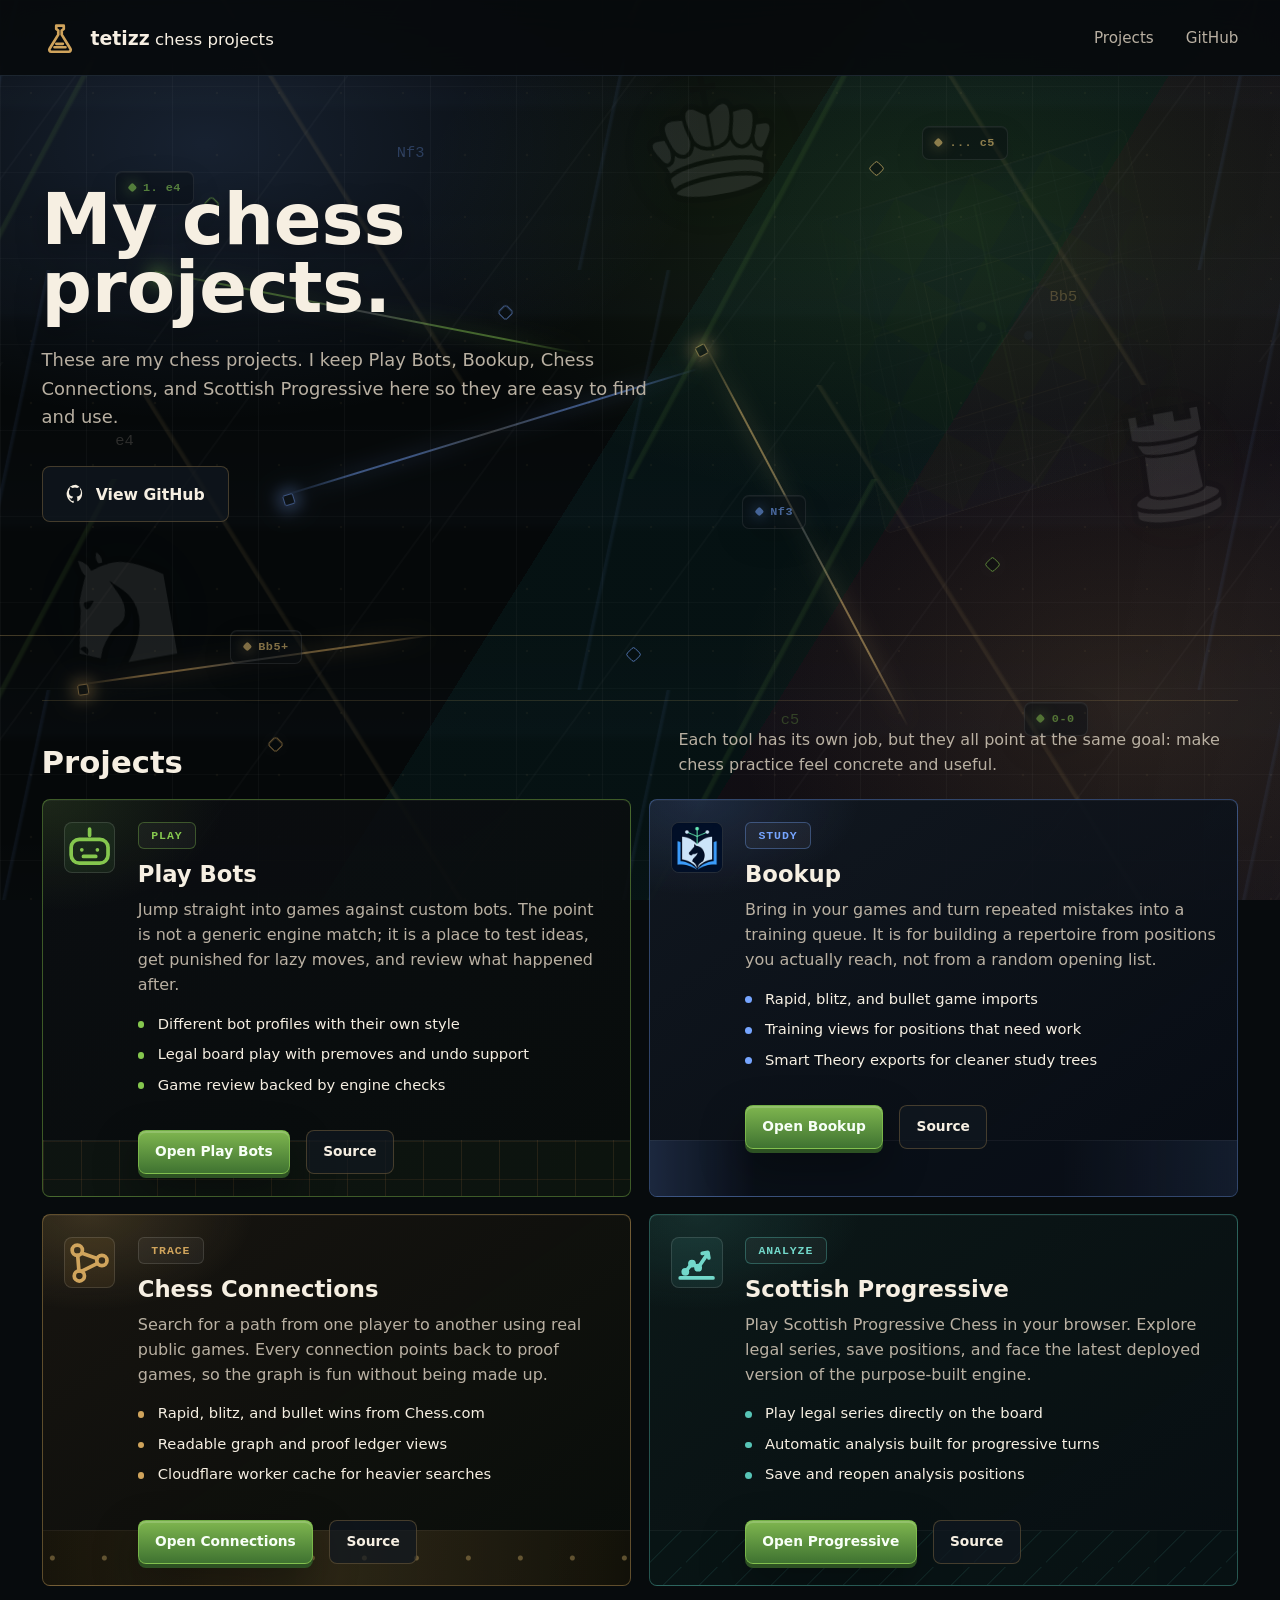
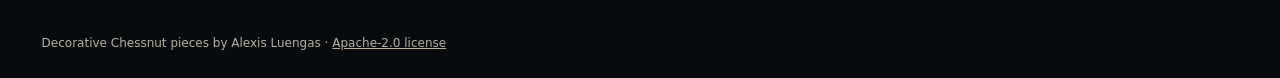
==== index.html @ 1fc33191 "Restore the original Home design and keep accessibility fixes" ====
<!doctype html>
<html lang="en">
  <head>
    <meta charset="utf-8">
    <meta name="viewport" content="width=device-width, initial-scale=1">
    <meta
      http-equiv="Content-Security-Policy"
      content="default-src 'none'; style-src 'self'; img-src 'self' data:; font-src 'self'; connect-src 'none'; script-src 'none'; object-src 'none'; base-uri 'none'; form-action 'none'; upgrade-insecure-requests"
    >
    <meta name="referrer" content="strict-origin-when-cross-origin">
    <meta name="theme-color" content="#070b0d">
    <meta
      name="description"
      content="Open tetizz chess projects for bot games, repertoire training, verified player connections, and Scottish Progressive Chess."
    >
    <title>tetizz chess lab</title>
    <meta property="og:title" content="tetizz chess lab">
    <meta
      property="og:description"
      content="Four focused chess projects for playing, studying, tracing, and exploring."
    >
    <meta property="og:type" content="website">
    <meta property="og:url" content="https://tetizz.github.io/Home/">
    <meta name="twitter:card" content="summary">
    <meta
      name="twitter:description"
      content="Four focused chess projects for playing, studying, tracing, and exploring."
    >
    <link rel="canonical" href="https://tetizz.github.io/Home/">
    <link rel="icon" href="favicon.svg" type="image/svg+xml">
    <link rel="stylesheet" href="styles.css?v=original-home-20260905">
  </head>
  <body>
    <a class="skip-link" href="#projects">Skip to projects</a>

    <div class="live-background" aria-hidden="true">
      <div class="live-board"></div>
      <div class="live-routes">
        <span class="route route-a"></span>
        <span class="route route-b"></span>
        <span class="route route-c"></span>
        <span class="route route-d"></span>
      </div>
      <div class="live-signals">
        <span class="signal signal-1"></span>
        <span class="signal signal-2"></span>
        <span class="signal signal-3"></span>
        <span class="signal signal-4"></span>
        <span class="signal signal-5"></span>
        <span class="signal signal-6"></span>
      </div>
      <div class="live-coordinates">
        <span>e4</span>
        <span>Nf3</span>
        <span>c5</span>
        <span>Bb5</span>
      </div>
      <div class="move-stream">
        <span class="move-chip move-chip-a">1. e4</span>
        <span class="move-chip move-chip-b">... c5</span>
        <span class="move-chip move-chip-c">Nf3</span>
        <span class="move-chip move-chip-d">Bb5+</span>
        <span class="move-chip move-chip-e">0-0</span>
      </div>
      <div class="piece-ghosts">
        <span class="piece-ghost piece-king" data-piece="king">
          <img src="assets/pieces/chessnut/wK.svg" alt="" width="800" height="800" draggable="false">
        </span>
        <span class="piece-ghost piece-knight" data-piece="knight">
          <img src="assets/pieces/chessnut/wN.svg" alt="" width="800" height="800" draggable="false">
        </span>
        <span class="piece-ghost piece-rook" data-piece="rook">
          <img src="assets/pieces/chessnut/wR.svg" alt="" width="800" height="800" draggable="false">
        </span>
      </div>
      <div class="analysis-rings">
        <span class="analysis-ring ring-a"></span>
        <span class="analysis-ring ring-b"></span>
        <span class="analysis-ring ring-c"></span>
      </div>
    </div>

    <header class="site-header">
      <a class="brand" href="./" aria-label="tetizz chess lab home">
        <span class="brand-mark" aria-hidden="true">
          <svg viewBox="0 0 24 24" role="img">
            <path d="M9.5 3.75h5v2.2l-1.35 1.1v2.7l5.8 9.45a1.3 1.3 0 0 1-1.1 1.98H6.15a1.3 1.3 0 0 1-1.1-1.98l5.8-9.45v-2.7L9.5 5.95v-2.2Z"></path>
            <path d="M9.55 15.9h4.35M8.35 18.15h7.3"></path>
          </svg>
        </span>
        <span><strong>tetizz</strong> chess projects</span>
      </a>
      <nav class="nav-links" aria-label="Main navigation">
        <a href="#projects">Projects</a>
        <a href="https://github.com/tetizz" target="_blank" rel="noreferrer">GitHub</a>
      </nav>
    </header>

    <main>
      <section class="hero" aria-labelledby="hero-title">
        <div class="hero-copy">
          <h1 id="hero-title">
            <span>My chess</span>
            <span>projects.</span>
          </h1>
          <p>
            These are my chess projects. I keep Play Bots, Bookup, Chess
            Connections, and Scottish Progressive here so they are easy to
            find and use.
          </p>
          <div class="hero-actions">
            <a class="button secondary" href="https://github.com/tetizz/Home" target="_blank" rel="noreferrer">
              <span aria-hidden="true">
                <svg viewBox="0 0 24 24" role="img">
                  <path d="M12 .75a11.25 11.25 0 0 0-3.56 21.92c.56.1.77-.24.77-.54v-1.96c-3.12.68-3.78-1.33-3.78-1.33-.51-1.29-1.25-1.64-1.25-1.64-1.02-.7.08-.69.08-.69 1.13.08 1.72 1.16 1.72 1.16 1 .1 1.55-.78 1.93-1.13.08-.72.39-1.21.71-1.49-2.49-.28-5.1-1.25-5.1-5.55 0-1.23.44-2.23 1.16-3.02-.12-.28-.5-1.43.11-2.98 0 0 .95-.3 3.1 1.15a10.68 10.68 0 0 1 5.64 0c2.15-1.45 3.09-1.15 3.09-1.15.62 1.55.23 2.7.12 2.98.72.79 1.15 1.79 1.15 3.02 0 4.31-2.62 5.26-5.12 5.54.4.35.76 1.03.76 2.08v3c0 .3.2.65.78.54A11.25 11.25 0 0 0 12 .75Z"></path>
                </svg>
              </span>
              View GitHub
            </a>
          </div>
        </div>
      </section>

      <section class="projects-section" id="projects" tabindex="-1" aria-labelledby="projects-title">
        <div class="section-heading">
          <h2 id="projects-title">Projects</h2>
          <p>Each tool has its own job, but they all point at the same goal: make chess practice feel concrete and useful.</p>
        </div>

        <div class="project-grid">
          <article class="project-card play-card">
            <div class="project-icon bot" aria-hidden="true">
              <svg viewBox="0 0 24 24" role="img">
                <path d="M12 3v3M7 8h10a4 4 0 0 1 4 4v3.6a4 4 0 0 1-4 4H7a4 4 0 0 1-4-4V12a4 4 0 0 1 4-4Z"></path>
                <path d="M8.2 13.1h.01M15.8 13.1h.01M9 16.3h6"></path>
              </svg>
            </div>
            <div>
              <span class="project-token">Play</span>
              <h3>Play Bots</h3>
              <p>
                Jump straight into games against custom bots. The point is not
                a generic engine match; it is a place to test ideas, get punished
                for lazy moves, and review what happened after.
              </p>
              <ul class="feature-list" role="list">
                <li>Different bot profiles with their own style</li>
                <li>Legal board play with premoves and undo support</li>
                <li>Game review backed by engine checks</li>
              </ul>
              <div class="project-actions">
                <a class="button small primary" href="https://tetizz.github.io/Play/">Open Play Bots</a>
                <a class="button small secondary" href="https://github.com/tetizz/Play" target="_blank" rel="noreferrer">Source</a>
              </div>
            </div>
          </article>

          <article class="project-card bookup-card">
            <div class="project-icon book" aria-hidden="true">
              <img src="assets/brands/bookup-mark.png" alt="" width="256" height="256" loading="lazy" decoding="async">
            </div>
            <div>
              <span class="project-token">Study</span>
              <h3>Bookup</h3>
              <p>
                Bring in your games and turn repeated mistakes into a training
                queue. It is for building a repertoire from positions you
                actually reach, not from a random opening list.
              </p>
              <ul class="feature-list" role="list">
                <li>Rapid, blitz, and bullet game imports</li>
                <li>Training views for positions that need work</li>
                <li>Smart Theory exports for cleaner study trees</li>
              </ul>
              <div class="project-actions">
                <a class="button small primary" href="https://tetizz.github.io/Bookup/">Open Bookup</a>
                <a class="button small secondary" href="https://github.com/tetizz/Bookup" target="_blank" rel="noreferrer">Source</a>
              </div>
            </div>
          </article>

          <article class="project-card connections-card">
            <div class="project-icon graph" aria-hidden="true">
              <svg viewBox="0 0 24 24" role="img">
                <path d="M6 8.5a2.5 2.5 0 1 0 0-5 2.5 2.5 0 0 0 0 5ZM18 13.5a2.5 2.5 0 1 0 0-5 2.5 2.5 0 0 0 0 5ZM7 21a2.5 2.5 0 1 0 0-5 2.5 2.5 0 0 0 0 5Z"></path>
                <path d="m8.35 7.45 7.3 2.6M7.95 16.25l7.9-3.9M6.2 8.5l.6 7.5"></path>
              </svg>
            </div>
            <div>
              <span class="project-token">Trace</span>
              <h3>Chess Connections</h3>
              <p>
                Search for a path from one player to another using real public
                games. Every connection points back to proof games, so the graph
                is fun without being made up.
              </p>
              <ul class="feature-list" role="list">
                <li>Rapid, blitz, and bullet wins from Chess.com</li>
                <li>Readable graph and proof ledger views</li>
                <li>Cloudflare worker cache for heavier searches</li>
              </ul>
              <div class="project-actions">
                <a class="button small primary" href="https://tetizz.github.io/Connections/">Open Connections</a>
                <a class="button small secondary" href="https://github.com/tetizz/Connections" target="_blank" rel="noreferrer">Source</a>
              </div>
            </div>
          </article>

          <article class="project-card progressive-card">
            <div class="project-icon analysis" aria-hidden="true">
              <svg viewBox="0 0 24 24" role="img">
                <path d="M4 19.5h16M6.5 16.5l3.25-4 3 2 4.75-7"></path>
                <path d="m14.75 7.5 2.75-.5.5 2.75"></path>
                <circle cx="6.5" cy="16.5" r="1"></circle>
                <circle cx="9.75" cy="12.5" r="1"></circle>
                <circle cx="12.75" cy="14.5" r="1"></circle>
              </svg>
            </div>
            <div>
              <span class="project-token">Analyze</span>
              <h3>Scottish Progressive</h3>
              <p>
                Play Scottish Progressive Chess in your browser. Explore legal
                series, save positions, and face the latest deployed version
                of the purpose-built engine.
              </p>
              <ul class="feature-list" role="list">
                <li>Play legal series directly on the board</li>
                <li>Automatic analysis built for progressive turns</li>
                <li>Save and reopen analysis positions</li>
              </ul>
              <div class="project-actions">
                <a class="button small primary" href="https://tetizz.github.io/progressive/">Open Progressive</a>
                <a class="button small secondary" href="https://github.com/tetizz/progressive" target="_blank" rel="noreferrer">Source</a>
              </div>
            </div>
          </article>
        </div>
      </section>
    </main>
    <footer class="art-credit">
      Decorative Chessnut pieces by Alexis Luengas ·
      <a href="assets/pieces/chessnut/LICENSE.txt">Apache-2.0 license</a>
    </footer>
  </body>
</html>
---- styles.css ----
:root {
  --bg: #070b0d;
  --bg-2: #0d141c;
  --surface: #111821;
  --surface-strong: #171c17;
  --surface-warm: #191610;
  --line: rgba(139, 171, 224, 0.16);
  --line-strong: rgba(240, 201, 119, 0.36);
  --text: #f6efe2;
  --muted: #b9b0a2;
  --dim: #8f9cac;
  --green: #85c74e;
  --green-2: #496a46;
  --blue: #76a5ff;
  --brass: #d0a45c;
  --amber: #f0c977;
  --wood: #9c693b;
  --maroon: #211215;
  --mono: "Cascadia Mono", "JetBrains Mono", Consolas, monospace;
  --shadow: 0 24px 80px rgba(0, 0, 0, 0.46);
  color-scheme: dark;
  font-family:
    Inter, ui-sans-serif, system-ui, -apple-system, BlinkMacSystemFont, "Segoe UI",
    sans-serif;
}

* {
  box-sizing: border-box;
}

html {
  scroll-behavior: smooth;
  scroll-padding-top: 6rem;
}

body {
  position: relative;
  margin: 0;
  min-width: 0;
  overflow-x: hidden;
  background: #070b0d;
  color: var(--text);
}

body::before {
  content: "";
  position: fixed;
  inset: 76px 0 auto;
  z-index: 0;
  height: 38vh;
  pointer-events: none;
  background:
    linear-gradient(90deg, transparent 0 49.8%, rgba(240, 201, 119, 0.055) 49.8% 50.2%, transparent 50.2%),
    linear-gradient(transparent 0 49.8%, rgba(240, 201, 119, 0.04) 49.8% 50.2%, transparent 50.2%);
  background-size: 76px 76px;
  -webkit-mask-image: linear-gradient(to bottom, rgba(0, 0, 0, 0.72), transparent 86%);
  mask-image: linear-gradient(to bottom, rgba(0, 0, 0, 0.72), transparent 86%);
  opacity: 0.5;
}

.live-background {
  position: fixed;
  inset: 0;
  z-index: 0;
  overflow: hidden;
  pointer-events: none;
  background:
    radial-gradient(760px 420px at 16% 16%, rgba(118, 165, 255, 0.16), transparent 66%),
    radial-gradient(860px 480px at 74% 24%, rgba(133, 199, 78, 0.13), transparent 62%),
    radial-gradient(620px 460px at 88% 78%, rgba(208, 164, 92, 0.12), transparent 64%),
    linear-gradient(90deg, rgba(255, 255, 255, 0.03) 1px, transparent 1px) 0 0 / 86px 86px,
    linear-gradient(rgba(255, 255, 255, 0.022) 1px, transparent 1px) 0 0 / 86px 86px,
    linear-gradient(122deg, #050809 0 48%, rgba(6, 19, 20, 0.94) 48% 66%, rgba(20, 15, 22, 0.78) 66% 100%);
  animation: ambientShift 30s linear infinite;
}

.live-background::before {
  content: "";
  position: absolute;
  inset: -22% -10%;
  background:
    linear-gradient(118deg, transparent 0 34%, rgba(133, 199, 78, 0.14) 34.15% 34.48%, transparent 34.8% 100%),
    linear-gradient(58deg, transparent 0 60%, rgba(240, 201, 119, 0.12) 60.12% 60.38%, transparent 60.72% 100%),
    linear-gradient(102deg, transparent 0 47%, rgba(118, 165, 255, 0.1) 47.12% 47.38%, transparent 47.75% 100%),
    repeating-linear-gradient(126deg, transparent 0 104px, rgba(255, 255, 255, 0.034) 105px 106px, transparent 107px 220px);
  background-size:
    760px 460px,
    680px 520px,
    620px 420px,
    560px 560px;
  background-position:
    -8vw 24vh,
    52vw 7vh,
    36vw 52vh,
    0 0;
  opacity: 0.64;
  -webkit-mask-image: linear-gradient(to bottom, transparent 0, #000 10%, #000 90%, transparent 100%);
  mask-image: linear-gradient(to bottom, transparent 0, #000 10%, #000 90%, transparent 100%);
  animation: lightDrift 19s ease-in-out infinite alternate;
}

.live-background::after {
  content: "";
  position: absolute;
  inset: 0;
  background:
    radial-gradient(circle, rgba(240, 201, 119, 0.13) 0 1px, transparent 1.6px) 0 0 / 62px 62px,
    linear-gradient(100deg, transparent 0 38%, rgba(255, 255, 255, 0.048) 45%, transparent 52% 100%),
    linear-gradient(180deg, transparent 0, rgba(118, 165, 255, 0.044) 49%, transparent 53% 100%);
  background-size:
    62px 62px,
    240% 100%,
    100% 210px;
  opacity: 0.33;
  mix-blend-mode: screen;
  animation: scanMove 10s linear infinite;
}

.live-board {
  position: absolute;
  right: clamp(2rem, 9vw, 13rem);
  top: clamp(8rem, 19vh, 15rem);
  width: clamp(250px, 25vw, 390px);
  aspect-ratio: 1;
  border: 1px solid rgba(240, 201, 119, 0.18);
  border-radius: 8px;
  background:
    linear-gradient(90deg, rgba(255, 255, 255, 0.07) 1px, transparent 1px) 0 0 / 12.5% 12.5%,
    linear-gradient(rgba(255, 255, 255, 0.055) 1px, transparent 1px) 0 0 / 12.5% 12.5%,
    repeating-conic-gradient(
      from 45deg,
      rgba(133, 199, 78, 0.12) 0 25%,
      rgba(118, 165, 255, 0.075) 0 50%
    ) 0 0 / 25% 25%,
    rgba(8, 13, 16, 0.36);
  box-shadow:
    inset 0 0 0 1px rgba(255, 255, 255, 0.04),
    0 28px 90px rgba(0, 0, 0, 0.24);
  opacity: 0.2;
  transform: rotate(-17deg) skewX(-5deg);
  -webkit-mask-image: linear-gradient(100deg, rgba(0, 0, 0, 0.24), #000 24% 70%, rgba(0, 0, 0, 0.14));
  mask-image: linear-gradient(100deg, rgba(0, 0, 0, 0.24), #000 24% 70%, rgba(0, 0, 0, 0.14));
  animation: boardFloat 17s ease-in-out infinite;
}

.live-board::before,
.live-board::after {
  content: "";
  position: absolute;
  pointer-events: none;
}

.live-board::before {
  inset: 9%;
  border: 1px solid rgba(255, 255, 255, 0.1);
  background:
    linear-gradient(90deg, transparent 0 48%, rgba(133, 199, 78, 0.16) 48.2% 48.7%, transparent 49% 100%),
    linear-gradient(0deg, transparent 0 62%, rgba(240, 201, 119, 0.13) 62.2% 62.7%, transparent 63% 100%);
  animation: boardFocus 5.4s ease-in-out infinite;
}

.live-board::after {
  inset: 28%;
  border: 1px solid rgba(240, 201, 119, 0.18);
  background:
    radial-gradient(circle at 34% 42%, rgba(133, 199, 78, 0.24) 0 4px, transparent 5px),
    radial-gradient(circle at 66% 58%, rgba(118, 165, 255, 0.18) 0 4px, transparent 5px);
  animation: boardFocus 4.2s ease-in-out infinite reverse;
}

.live-routes {
  position: absolute;
  inset: 0;
}

.route {
  --route-travel: clamp(260px, 34vw, 560px);
  position: absolute;
  height: 2px;
  width: var(--route-travel);
  border-radius: 999px;
  transform-origin: left center;
  opacity: 0.48;
  filter: drop-shadow(0 0 9px currentColor);
}

.route::before {
  content: "";
  position: absolute;
  inset: 0;
  background: linear-gradient(90deg, transparent, currentColor 18% 32%, rgba(255, 255, 255, 0.42) 50%, currentColor 68% 82%, transparent);
  animation: routeFlow 4.8s linear infinite;
}

.route::after {
  content: "";
  position: absolute;
  top: 50%;
  left: 0;
  width: 0.55rem;
  height: 0.55rem;
  border: 1px solid currentColor;
  border-radius: 2px;
  background: rgba(7, 11, 13, 0.64);
  box-shadow: 0 0 16px currentColor;
  animation: routePacket 4.8s linear infinite;
}

.route-a {
  left: 12vw;
  top: 30vh;
  color: var(--green);
  transform: rotate(11deg);
}

.route-b {
  left: 22vw;
  top: 55vh;
  color: var(--blue);
  transform: rotate(-17deg);
}

.route-c {
  left: 55vw;
  top: 38vh;
  color: var(--amber);
  transform: rotate(62deg);
}

.route-d {
  left: 6vw;
  top: 76vh;
  --route-travel: min(28vw, 380px);
  color: var(--brass);
  transform: rotate(-8deg);
}

.route-b::before,
.route-b::after {
  animation-delay: -1s;
}

.route-c::before,
.route-c::after {
  animation-delay: -2s;
}

.route-d::before,
.route-d::after {
  animation-delay: -2.7s;
}

.signal {
  position: absolute;
  width: 0.82rem;
  height: 0.82rem;
  border: 1px solid currentColor;
  border-radius: 3px;
  background: rgba(7, 11, 13, 0.62);
  box-shadow: 0 0 18px rgba(255, 255, 255, 0.08);
  transform: rotate(45deg) scale(0.9);
  opacity: 0.66;
  animation: signalBlink 3.8s ease-in-out infinite;
}

.signal::before {
  content: "";
  position: absolute;
  inset: -0.48rem;
  border: 1px solid currentColor;
  border-radius: 6px;
  opacity: 0;
  animation: signalRing 3.8s ease-in-out infinite;
}

.signal-1 {
  left: 16vw;
  top: 22vh;
  color: var(--green);
}

.signal-2 {
  left: 39vw;
  top: 34vh;
  color: var(--blue);
  animation-delay: -0.9s;
}

.signal-2::before {
  animation-delay: -0.9s;
}

.signal-3 {
  left: 68vw;
  top: 18vh;
  color: var(--amber);
  animation-delay: -1.7s;
}

.signal-3::before {
  animation-delay: -1.7s;
}

.signal-4 {
  left: 77vw;
  top: 62vh;
  color: var(--green);
  animation-delay: -2.2s;
}

.signal-4::before {
  animation-delay: -2.2s;
}

.signal-5 {
  left: 21vw;
  top: 82vh;
  color: var(--brass);
  animation-delay: -2.7s;
}

.signal-5::before {
  animation-delay: -2.7s;
}

.signal-6 {
  left: 49vw;
  top: 72vh;
  color: var(--blue);
  animation-delay: -3.3s;
}

.signal-6::before {
  animation-delay: -3.3s;
}

.live-coordinates {
  position: absolute;
  inset: 0;
  color: rgba(246, 239, 226, 0.16);
  font-family: var(--mono);
  font-size: clamp(0.74rem, 1.2vw, 1rem);
}

.live-coordinates span {
  position: absolute;
  animation: coordinateDrift 10s ease-in-out infinite;
}

.live-coordinates span:nth-child(1) {
  left: 9vw;
  top: 48vh;
}

.live-coordinates span:nth-child(2) {
  left: 31vw;
  top: 16vh;
  color: rgba(118, 165, 255, 0.28);
  animation-delay: -2.4s;
}

.live-coordinates span:nth-child(3) {
  left: 61vw;
  top: 79vh;
  color: rgba(133, 199, 78, 0.26);
  animation-delay: -4.2s;
}

.live-coordinates span:nth-child(4) {
  left: 82vw;
  top: 32vh;
  color: rgba(240, 201, 119, 0.26);
  animation-delay: -6s;
}

.move-stream,
.piece-ghosts,
.analysis-rings {
  position: absolute;
  inset: 0;
}

.move-chip {
  position: absolute;
  display: inline-flex;
  min-height: 2.1rem;
  align-items: center;
  justify-content: center;
  padding: 0 0.78rem;
  border: 1px solid rgba(255, 255, 255, 0.11);
  border-radius: 7px;
  color: rgba(246, 239, 226, 0.68);
  background: rgba(8, 14, 18, 0.64);
  box-shadow:
    inset 0 1px rgba(255, 255, 255, 0.06),
    0 12px 34px rgba(0, 0, 0, 0.18);
  font-family: var(--mono);
  font-size: clamp(0.74rem, 0.9vw, 0.95rem);
  font-weight: 760;
  letter-spacing: 0.04em;
  opacity: 0.72;
  transform: translate3d(0, 0, 0);
  animation: moveChipFloat 12s ease-in-out infinite;
}

.move-chip::before {
  content: "";
  width: 0.42rem;
  height: 0.42rem;
  margin-right: 0.48rem;
  border-radius: 2px;
  background: currentColor;
  box-shadow: 0 0 14px currentColor;
  transform: rotate(45deg);
}

.move-chip-a {
  left: 9vw;
  top: 19vh;
  color: rgba(133, 199, 78, 0.82);
}

.move-chip-b {
  left: 72vw;
  top: 14vh;
  color: rgba(240, 201, 119, 0.78);
  animation-delay: -2.1s;
}

.move-chip-c {
  left: 58vw;
  top: 55vh;
  color: rgba(118, 165, 255, 0.78);
  animation-delay: -4.3s;
}

.move-chip-d {
  left: 18vw;
  top: 70vh;
  color: rgba(240, 201, 119, 0.72);
  animation-delay: -6.6s;
}

.move-chip-e {
  left: 80vw;
  top: 78vh;
  color: rgba(133, 199, 78, 0.72);
  animation-delay: -8.4s;
}

.piece-ghost {
  --piece-glow: rgba(255, 255, 255, 0.16);
  --piece-opacity: 0.08;
  position: absolute;
  display: block;
  width: clamp(5rem, 13vw, 14rem);
  line-height: 0;
  transform: rotate(-10deg);
  transform-origin: center;
  animation: pieceGhostDrift 24s ease-in-out infinite;
}

.piece-ghost img {
  display: block;
  width: 100%;
  height: auto;
  opacity: var(--piece-opacity);
  filter: drop-shadow(0 0 46px var(--piece-glow));
  pointer-events: none;
  user-select: none;
}

.piece-king {
  --piece-glow: rgba(133, 199, 78, 0.26);
  --piece-opacity: 0.09;
  left: 49vw;
  top: 6vh;
}

.piece-knight {
  --piece-glow: rgba(118, 165, 255, 0.26);
  --piece-opacity: 0.085;
  left: 3vw;
  top: 58vh;
  animation-delay: -7s;
}

.piece-rook {
  --piece-glow: rgba(240, 201, 119, 0.24);
  --piece-opacity: 0.085;
  right: 2vw;
  top: 42vh;
  animation-delay: -12s;
}

.analysis-ring {
  position: absolute;
  width: clamp(4.8rem, 9vw, 8.5rem);
  aspect-ratio: 1;
  border: 1px solid currentColor;
  border-radius: 8px;
  color: rgba(133, 199, 78, 0.25);
  opacity: 0;
  transform: rotate(45deg) scale(0.65);
  animation: analysisRingPulse 7s ease-in-out infinite;
}

.analysis-ring::before,
.analysis-ring::after {
  content: "";
  position: absolute;
  inset: 21%;
  border: 1px solid currentColor;
  border-radius: 5px;
}

.analysis-ring::after {
  inset: 44%;
  background: currentColor;
}

.ring-a {
  left: 64vw;
  top: 24vh;
}

.ring-b {
  left: 25vw;
  top: 44vh;
  color: rgba(118, 165, 255, 0.23);
  animation-delay: -2.3s;
}

.ring-c {
  left: 74vw;
  top: 63vh;
  color: rgba(240, 201, 119, 0.22);
  animation-delay: -4.8s;
}

a {
  color: inherit;
  text-decoration: none;
}

a:focus-visible {
  outline: 3px solid var(--text);
  outline-offset: 3px;
}

.site-header,
main {
  position: relative;
}

main {
  z-index: 1;
}

.site-header {
  position: sticky;
  top: 0;
  z-index: 10;
  display: flex;
  align-items: center;
  justify-content: space-between;
  gap: 2rem;
  min-height: 76px;
  padding: 0 2.6rem;
  background: rgba(7, 11, 13, 0.9);
  border-bottom: 1px solid var(--line);
  backdrop-filter: blur(18px);
}

.brand {
  display: inline-flex;
  align-items: center;
  gap: 0.8rem;
  color: var(--text);
  font-size: 1.04rem;
  letter-spacing: 0;
}

.brand strong {
  font-size: 1.18rem;
}

.brand-mark {
  display: grid;
  place-items: center;
  width: 2.25rem;
  height: 2.25rem;
  color: var(--brass);
  animation: markPulse 4s ease-in-out infinite;
}

.brand-mark svg,
.project-icon svg,
.button svg {
  width: 100%;
  height: 100%;
  fill: none;
  stroke: currentColor;
  stroke-width: 1.8;
  stroke-linecap: round;
  stroke-linejoin: round;
}

.button svg {
  fill: currentColor;
  stroke: none;
}

.nav-links {
  display: flex;
  align-items: center;
  gap: 2rem;
  color: var(--muted);
  font-size: 0.95rem;
}

.nav-links a {
  position: relative;
  transition: color 160ms ease;
}

.nav-links a::after {
  content: "";
  position: absolute;
  left: 0;
  right: 0;
  bottom: -0.42rem;
  height: 1px;
  background: var(--brass);
  transform: scaleX(0);
  transform-origin: left;
  transition: transform 180ms ease;
}

.nav-links a:hover,
.nav-links a:focus-visible {
  color: var(--brass);
}

.nav-links a:hover::after,
.nav-links a:focus-visible::after {
  transform: scaleX(1);
}

main {
  overflow: hidden;
}

.hero {
  position: relative;
  display: flex;
  align-items: center;
  min-height: min(560px, calc(100vh - 220px));
  max-width: 1500px;
  margin: 0 auto;
  padding: 3.25rem 2.6rem 3.35rem;
  border-bottom: 1px solid rgba(240, 201, 119, 0.26);
}

.hero-copy {
  max-width: 820px;
  position: relative;
  z-index: 1;
  animation: riseIn 620ms ease both;
}

.hero h1 {
  max-width: 680px;
  margin: 0;
  font-size: clamp(3.25rem, 5.5vw, 6.2rem);
  line-height: 0.96;
  font-weight: 820;
  letter-spacing: 0;
  overflow-wrap: break-word;
  text-shadow: 0 10px 30px rgba(0, 0, 0, 0.35);
}

.hero h1 span {
  display: block;
  animation: titleStep 620ms ease both;
}

.hero h1 span:nth-child(2) {
  animation-delay: 90ms;
}

.hero h1 span:nth-child(3) {
  animation-delay: 180ms;
}

.hero p {
  max-width: 620px;
  margin: 1.5rem 0 0;
  color: var(--muted);
  font-size: clamp(1.08rem, 1.4vw, 1.36rem);
  line-height: 1.58;
}

.hero-actions,
.project-actions {
  display: flex;
  align-items: center;
  flex-wrap: wrap;
  gap: 1rem;
  margin-top: 2.2rem;
}

.button {
  display: inline-flex;
  align-items: center;
  justify-content: center;
  gap: 0.62rem;
  min-height: 3.5rem;
  padding: 0 1.45rem;
  border: 1px solid var(--line);
  border-radius: 8px;
  font-weight: 720;
  font-size: 0.98rem;
  line-height: 1;
  transition:
    transform 180ms ease,
    border-color 180ms ease,
    background 180ms ease,
    box-shadow 180ms ease;
}

.button span {
  display: inline-grid;
  place-items: center;
  width: 1.25rem;
  height: 1.25rem;
}

.button.primary {
  background: linear-gradient(180deg, #7fb64f, #3f7331);
  border-color: rgba(133, 199, 78, 0.72);
  color: #f8fff7;
  box-shadow:
    inset 0 2px rgba(255, 255, 255, 0.16),
    0 4px #2d5223,
    0 18px 44px rgba(0, 0, 0, 0.34);
}

.button.secondary {
  background: rgba(17, 24, 33, 0.72);
  border-color: rgba(208, 164, 92, 0.28);
  color: var(--text);
}

.button.small {
  min-height: 2.72rem;
  padding: 0 1.02rem;
  font-size: 0.86rem;
}

.button:hover,
.button:focus-visible {
  transform: translateY(-2px);
  border-color: var(--line-strong);
}

.button.primary:hover,
.button.primary:focus-visible {
  box-shadow:
    inset 0 2px rgba(255, 255, 255, 0.2),
    0 4px #2d5223,
    0 24px 60px rgba(133, 199, 78, 0.2);
}

.projects-section {
  max-width: 1500px;
  margin: 0 auto;
  padding: 4rem 2.6rem 3rem;
}

.section-heading {
  display: flex;
  align-items: end;
  justify-content: space-between;
  gap: 2rem;
  margin-bottom: 1.35rem;
  border-top: 1px solid rgba(240, 201, 119, 0.14);
  padding-top: 1.6rem;
}

.section-heading h2 {
  margin: 0;
  font-size: clamp(1.8rem, 2.4vw, 2.7rem);
  line-height: 1.05;
  letter-spacing: 0;
}

.section-heading p {
  max-width: 560px;
  margin: 0;
  color: var(--muted);
  line-height: 1.6;
}

.project-grid {
  display: grid;
  grid-template-columns: repeat(2, minmax(0, 1fr));
  gap: 1.1rem;
}

.project-card {
  position: relative;
  overflow: hidden;
  display: grid;
  grid-template-columns: 3.4rem 1fr;
  gap: 1.2rem;
  min-height: 100%;
  padding: 1.35rem;
  border: 1px solid rgba(139, 171, 224, 0.18);
  border-radius: 8px;
  background:
    linear-gradient(180deg, rgba(255, 255, 255, 0.04), transparent),
    rgba(17, 24, 33, 0.74);
  box-shadow: inset 0 1px rgba(255, 255, 255, 0.04);
  animation: cardIn 640ms ease both;
  transition:
    transform 180ms ease,
    border-color 180ms ease,
    box-shadow 180ms ease;
}

.project-card::after {
  content: "";
  position: absolute;
  left: 0;
  right: 0;
  bottom: 0;
  height: 3.4rem;
  pointer-events: none;
  border-top: 1px solid rgba(255, 255, 255, 0.06);
  opacity: 0.82;
}

.project-card > * {
  position: relative;
  z-index: 1;
}

.project-card:nth-child(2) {
  animation-delay: 90ms;
}

.project-card:nth-child(3) {
  animation-delay: 180ms;
}

.project-card:nth-child(4) {
  animation-delay: 270ms;
}

.project-card:hover {
  transform: translateY(-6px);
  box-shadow:
    0 22px 70px rgba(0, 0, 0, 0.32),
    inset 0 1px rgba(255, 255, 255, 0.06);
}

.play-card {
  border-color: rgba(133, 199, 78, 0.42);
  background:
    radial-gradient(260px 160px at 0% 0%, rgba(133, 199, 78, 0.14), transparent 70%),
    linear-gradient(145deg, rgba(12, 14, 18, 0.9), rgba(9, 13, 12, 0.88));
}

.play-card::after {
  background:
    linear-gradient(90deg, rgba(156, 105, 59, 0.22) 1px, transparent 1px),
    linear-gradient(rgba(156, 105, 59, 0.16) 1px, transparent 1px),
    rgba(60, 88, 42, 0.12);
  background-size: 38px 38px;
}

.bookup-card {
  border-color: rgba(118, 165, 255, 0.36);
  background:
    radial-gradient(240px 140px at 8% 0%, rgba(118, 165, 255, 0.14), transparent 68%),
    linear-gradient(145deg, rgba(17, 24, 33, 0.94), rgba(8, 13, 20, 0.92));
}

.bookup-card::after {
  background:
    linear-gradient(90deg, rgba(118, 165, 255, 0.2), transparent 18%, transparent 70%, rgba(118, 165, 255, 0.12)),
    rgba(10, 16, 25, 0.72);
}

.connections-card {
  border-color: rgba(208, 164, 92, 0.42);
  background:
    radial-gradient(240px 140px at 8% 0%, rgba(240, 201, 119, 0.16), transparent 68%),
    linear-gradient(145deg, rgba(25, 22, 16, 0.92), rgba(9, 13, 10, 0.9));
}

.connections-card::after {
  background:
    radial-gradient(circle at 18% 50%, rgba(240, 201, 119, 0.42) 0 2px, transparent 3px),
    linear-gradient(90deg, transparent, rgba(240, 201, 119, 0.12), transparent),
    rgba(42, 31, 12, 0.42);
  background-size: 52px 100%, auto, auto;
}

.progressive-card {
  border-color: rgba(87, 196, 182, 0.38);
  background:
    radial-gradient(240px 140px at 8% 0%, rgba(87, 196, 182, 0.13), transparent 68%),
    linear-gradient(145deg, rgba(12, 25, 25, 0.94), rgba(8, 15, 18, 0.92));
}

.progressive-card::after {
  background:
    linear-gradient(135deg, transparent 42%, rgba(87, 196, 182, 0.12) 43% 44%, transparent 45%),
    rgba(8, 25, 25, 0.5);
  background-size: 36px 36px;
}

.project-icon {
  display: grid;
  place-items: center;
  width: 3.2rem;
  height: 3.2rem;
  border: 1px solid rgba(255, 255, 255, 0.12);
  border-radius: 8px;
  color: var(--green);
  background: rgba(114, 216, 121, 0.08);
  transition: transform 180ms ease, color 180ms ease;
}

.project-card:hover .project-icon {
  transform: rotate(-3deg) scale(1.05);
}

.project-icon.book {
  overflow: hidden;
  color: var(--blue);
  background: #07101d;
}

.project-icon.book img {
  display: block;
  width: 100%;
  height: 100%;
  object-fit: cover;
}

.project-icon.graph {
  color: var(--brass);
  background: rgba(240, 182, 75, 0.08);
}

.project-icon.analysis {
  color: #72d8ca;
  background: rgba(87, 196, 182, 0.09);
}

.project-token {
  display: inline-flex;
  align-items: center;
  min-height: 1.68rem;
  margin-bottom: 0.75rem;
  padding: 0 0.78rem;
  border: 1px solid rgba(255, 255, 255, 0.12);
  border-radius: 6px;
  color: var(--brass);
  background: rgba(255, 255, 255, 0.045);
  font-family: var(--mono);
  font-size: 0.72rem;
  font-weight: 740;
  letter-spacing: 0.08em;
  text-transform: uppercase;
}

.play-card .project-token {
  color: var(--green);
  border-color: rgba(133, 199, 78, 0.35);
}

.bookup-card .project-token {
  color: var(--blue);
  border-color: rgba(118, 165, 255, 0.35);
}

.progressive-card .project-token {
  color: #72d8ca;
  border-color: rgba(87, 196, 182, 0.35);
}

.project-card h3 {
  margin: 0;
  font-size: 1.42rem;
  line-height: 1.15;
  letter-spacing: 0;
}

.project-card p {
  margin: 0.68rem 0 0;
  color: var(--muted);
  line-height: 1.56;
}

.feature-list {
  display: grid;
  gap: 0.62rem;
  margin: 1rem 0 0;
  padding: 0;
  list-style: none;
  color: var(--text);
  font-size: 0.92rem;
  line-height: 1.4;
}

.feature-list li {
  position: relative;
  padding-left: 1.25rem;
}

.feature-list li::before {
  content: "";
  position: absolute;
  left: 0;
  top: 0.48rem;
  width: 0.42rem;
  height: 0.42rem;
  border-radius: 99px;
  background: var(--green);
  animation: dotPulse 2.6s ease-in-out infinite;
}

.bookup-card .feature-list li::before {
  background: var(--blue);
}

.connections-card .feature-list li::before {
  background: var(--brass);
}

.progressive-card .feature-list li::before {
  background: #57c4b6;
}

@media (max-width: 1100px) {
  .hero {
    min-height: auto;
  }

  .hero-copy {
    max-width: 780px;
  }

  .project-grid {
    grid-template-columns: 1fr;
  }

  .project-card {
    grid-template-columns: 3.4rem 1fr;
  }
}

@media (max-width: 720px) {
  .site-header {
    position: static;
    align-items: flex-start;
    flex-direction: column;
    gap: 1rem;
    min-height: 0;
    padding: 1rem 1.1rem;
  }

  .nav-links {
    width: 100%;
    justify-content: flex-start;
    flex-wrap: wrap;
    gap: 1rem 1.8rem;
    font-size: 0.9rem;
  }

  .hero,
  .projects-section {
    padding-left: 1.1rem;
    padding-right: 1.1rem;
    width: 100%;
    max-width: 100%;
  }

  .hero {
    padding-top: 3rem;
  }

  .projects-section {
    padding-top: 1.5rem;
  }

  .hero h1 {
    font-size: clamp(2.45rem, 11vw, 3rem);
    max-width: 100%;
  }

  .hero p {
    max-width: 31ch;
    overflow-wrap: break-word;
  }

  .hero-copy,
  .hero-actions,
  .section-heading,
  .project-grid {
    max-width: 100%;
  }

  .hero-actions,
  .project-actions {
    align-items: stretch;
    flex-direction: column;
    margin-top: 1.6rem;
  }

  .button {
    width: 100%;
  }

  .section-heading {
    align-items: start;
    flex-direction: column;
  }

  .project-card {
    grid-template-columns: 1fr;
  }

  .live-board {
    top: 7rem;
    right: -34vw;
    width: 74vw;
    opacity: 0.12;
  }

  .route {
    --route-travel: 68vw;
    opacity: 0.26;
  }

  .route-c,
  .signal-3,
  .signal-4,
  .move-chip-b,
  .move-chip-d,
  .move-chip-e,
  .piece-rook,
  .analysis-ring {
    display: none;
  }

  .move-chip {
    min-height: 1.72rem;
    padding: 0 0.55rem;
    font-size: 0.68rem;
    opacity: 0.5;
  }

  .move-chip-a {
    left: 52vw;
    top: 15vh;
  }

  .move-chip-c {
    left: 12vw;
    top: 52vh;
  }

  .piece-ghost {
    width: 7rem;
    opacity: 0.6;
  }

  .piece-king {
    left: 45vw;
    top: 22vh;
  }

  .piece-knight {
    left: -6vw;
    top: 65vh;
  }

  .live-coordinates span:nth-child(4) {
    display: none;
  }

  .live-background,
  .live-background::before,
  .live-background::after,
  .live-board,
  .live-board::before,
  .live-board::after,
  .route::before,
  .route::after,
  .signal,
  .signal::before,
  .live-coordinates span,
  .move-chip,
  .piece-ghost,
  .analysis-ring {
    animation: none;
  }
}

@media (prefers-reduced-motion: reduce) {
  *,
  *::before,
  *::after {
    scroll-behavior: auto !important;
    transition: none !important;
    animation: none !important;
  }
}

@keyframes ambientShift {
  from {
    background-position:
      center,
      center,
      0 0,
      0 0,
      0 0;
  }
  to {
    background-position:
      center,
      center,
      74px 37px,
      -37px 74px,
      0 0;
  }
}

@keyframes lightDrift {
  from {
    transform: translate3d(-1.5%, -1%, 0) scale(1);
  }
  to {
    transform: translate3d(1.5%, 1%, 0) scale(1.02);
  }
}

@keyframes scanMove {
  from {
    background-position:
      0 0,
      150% 0,
      0 0;
  }
  to {
    background-position:
      54px 54px,
      -70% 0,
      0 210px;
  }
}

@keyframes boardFloat {
  0%,
  100% {
    transform: translate3d(0, 0, 0) rotate(-17deg) skewX(-5deg);
  }
  50% {
    transform: translate3d(-12px, 16px, 0) rotate(-14deg) skewX(-5deg);
  }
}

@keyframes boardFocus {
  0%,
  100% {
    opacity: 0.35;
    transform: scale(1);
  }
  50% {
    opacity: 0.8;
    transform: scale(0.96);
  }
}

@keyframes routeFlow {
  from {
    clip-path: inset(0 100% 0 0);
  }
  45% {
    clip-path: inset(0 0 0 0);
  }
  to {
    clip-path: inset(0 0 0 100%);
  }
}

@keyframes routePacket {
  0% {
    opacity: 0;
    transform: translate(-50%, -50%) rotate(45deg) scale(0.72);
  }
  18% {
    opacity: 0.9;
  }
  78% {
    opacity: 0.9;
  }
  100% {
    opacity: 0;
    transform: translate(calc(var(--route-travel) - 50%), -50%) rotate(45deg) scale(1.08);
  }
}

@keyframes signalBlink {
  0%,
  100% {
    opacity: 0.24;
    transform: rotate(45deg) scale(0.82);
  }
  45%,
  55% {
    opacity: 0.78;
    transform: rotate(45deg) scale(1.14);
  }
}

@keyframes signalRing {
  0%,
  100% {
    opacity: 0;
    transform: scale(0.58);
  }
  45% {
    opacity: 0.28;
    transform: scale(1);
  }
  72% {
    opacity: 0;
    transform: scale(1.35);
  }
}

@keyframes moveChipFloat {
  0%,
  100% {
    opacity: 0.44;
    transform: translate3d(0, 8px, 0);
  }
  22%,
  62% {
    opacity: 0.78;
  }
  50% {
    transform: translate3d(16px, -12px, 0);
  }
}

@keyframes pieceGhostDrift {
  0%,
  100% {
    transform: translate3d(0, 0, 0) rotate(-10deg);
  }
  50% {
    transform: translate3d(-18px, 16px, 0) rotate(-7deg);
  }
}

@keyframes analysisRingPulse {
  0%,
  100% {
    opacity: 0;
    transform: rotate(45deg) scale(0.62);
  }
  42% {
    opacity: 0.22;
    transform: rotate(45deg) scale(1);
  }
  72% {
    opacity: 0;
    transform: rotate(45deg) scale(1.34);
  }
}

@keyframes coordinateDrift {
  0%,
  100% {
    opacity: 0.12;
    transform: translateY(0);
  }
  50% {
    opacity: 0.32;
    transform: translateY(-12px);
  }
}

@keyframes markPulse {
  0%,
  100% {
    filter: drop-shadow(0 0 0 rgba(208, 164, 92, 0));
  }
  50% {
    filter: drop-shadow(0 0 14px rgba(208, 164, 92, 0.36));
  }
}

@keyframes riseIn {
  from {
    opacity: 0;
    transform: translateY(18px);
  }
  to {
    opacity: 1;
    transform: none;
  }
}

@keyframes titleStep {
  from {
    opacity: 0;
    transform: translateY(0.18em);
  }
  to {
    opacity: 1;
    transform: none;
  }
}

@keyframes cardIn {
  from {
    opacity: 0;
    transform: translateY(22px);
  }
  to {
    opacity: 1;
    transform: none;
  }
}

@keyframes dotPulse {
  0%,
  100% {
    box-shadow: 0 0 0 0 rgba(133, 199, 78, 0);
  }
  50% {
    box-shadow: 0 0 0 5px rgba(133, 199, 78, 0.08);
  }
}

/* Keep keyboard access and high-contrast support with the original theme. */
.skip-link {
  position: fixed;
  z-index: 100;
  top: 0.75rem;
  left: 0.75rem;
  padding: 0.85rem 1rem;
  border-radius: 6px;
  color: var(--bg);
  background: var(--text);
  transform: translateY(-200%);
}

.skip-link:focus {
  transform: translateY(0);
}

.art-credit {
  position: relative;
  z-index: 1;
  max-width: 1500px;
  margin: 0 auto;
  padding: 0 2.6rem 1.5rem;
  color: var(--muted);
  font-size: 0.75rem;
  line-height: 1.6;
}

.art-credit a {
  text-decoration: underline;
}

@media (max-width: 720px) {
  .art-credit {
    padding-inline: 1.1rem;
  }
}

@media (forced-colors: active) {
  .live-background,
  body::before {
    display: none;
  }

  .button,
  .project-card,
  .project-icon {
    border-color: CanvasText;
  }
}
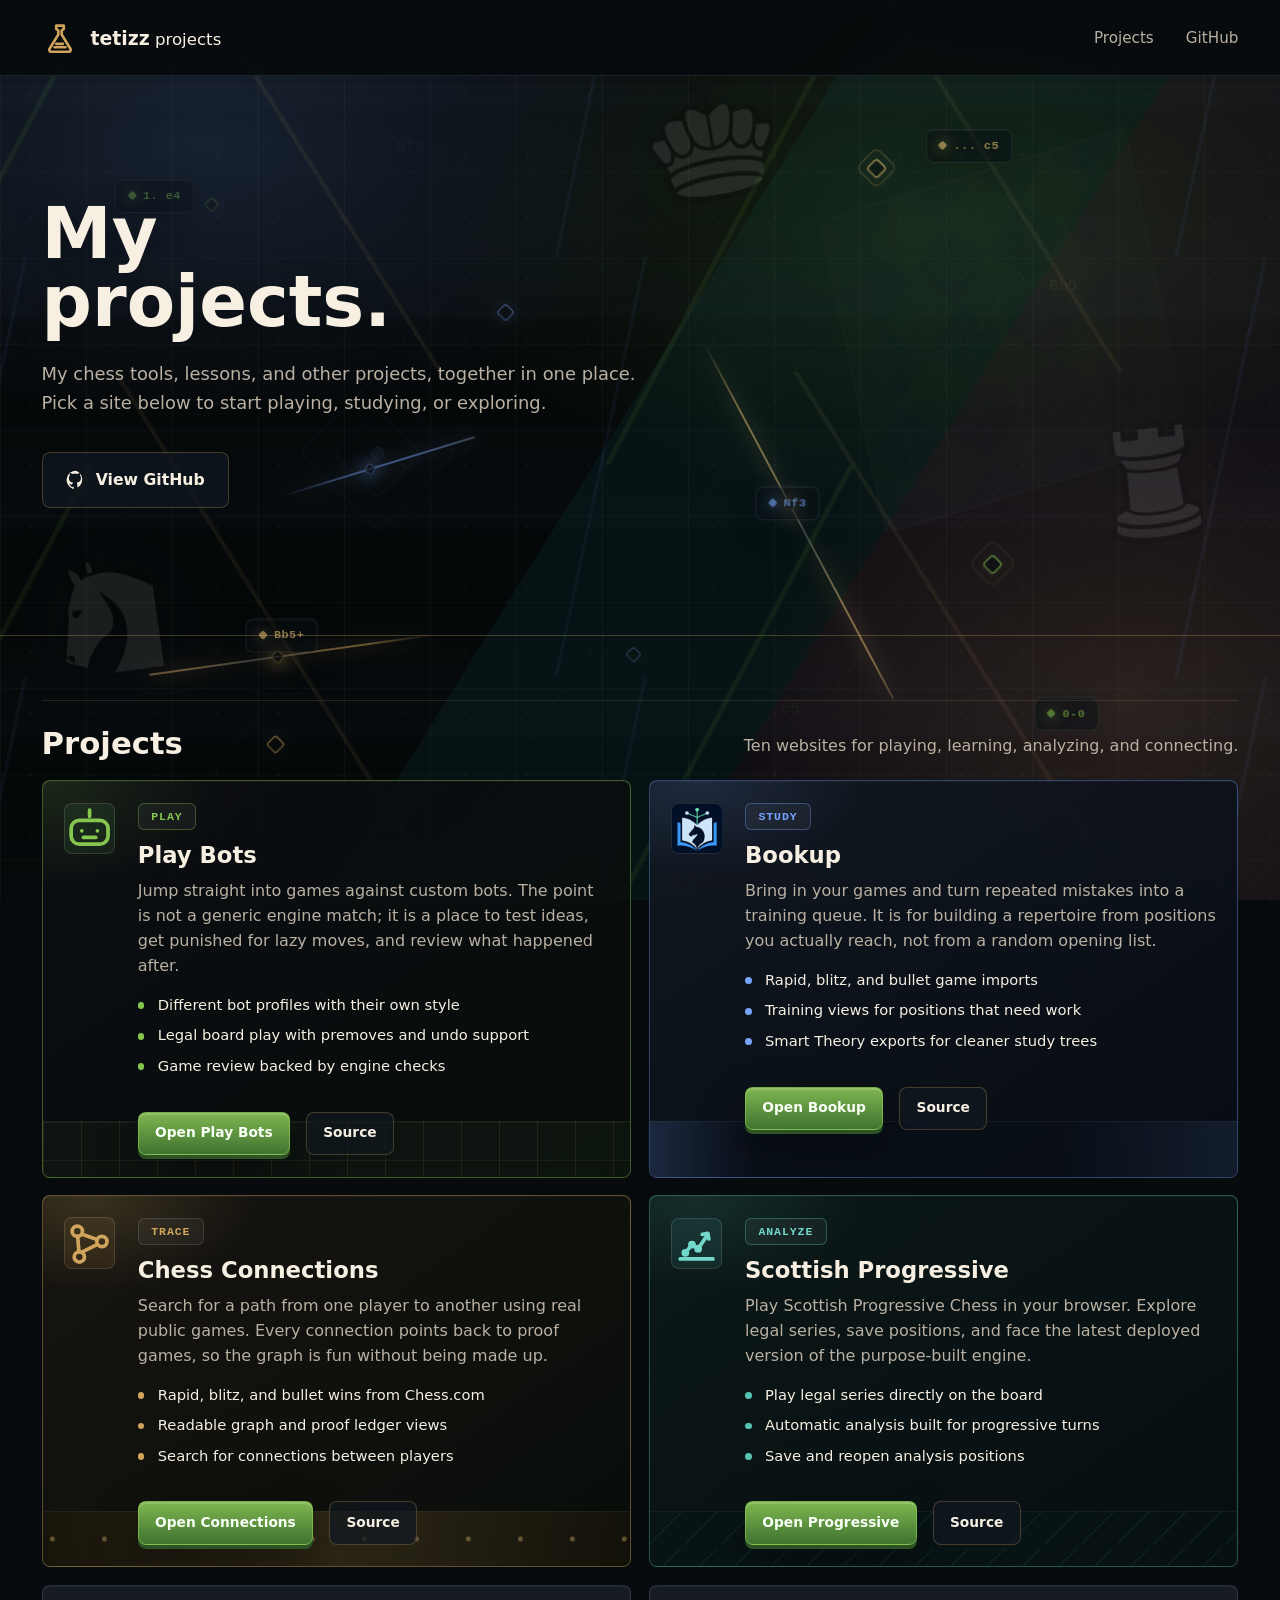
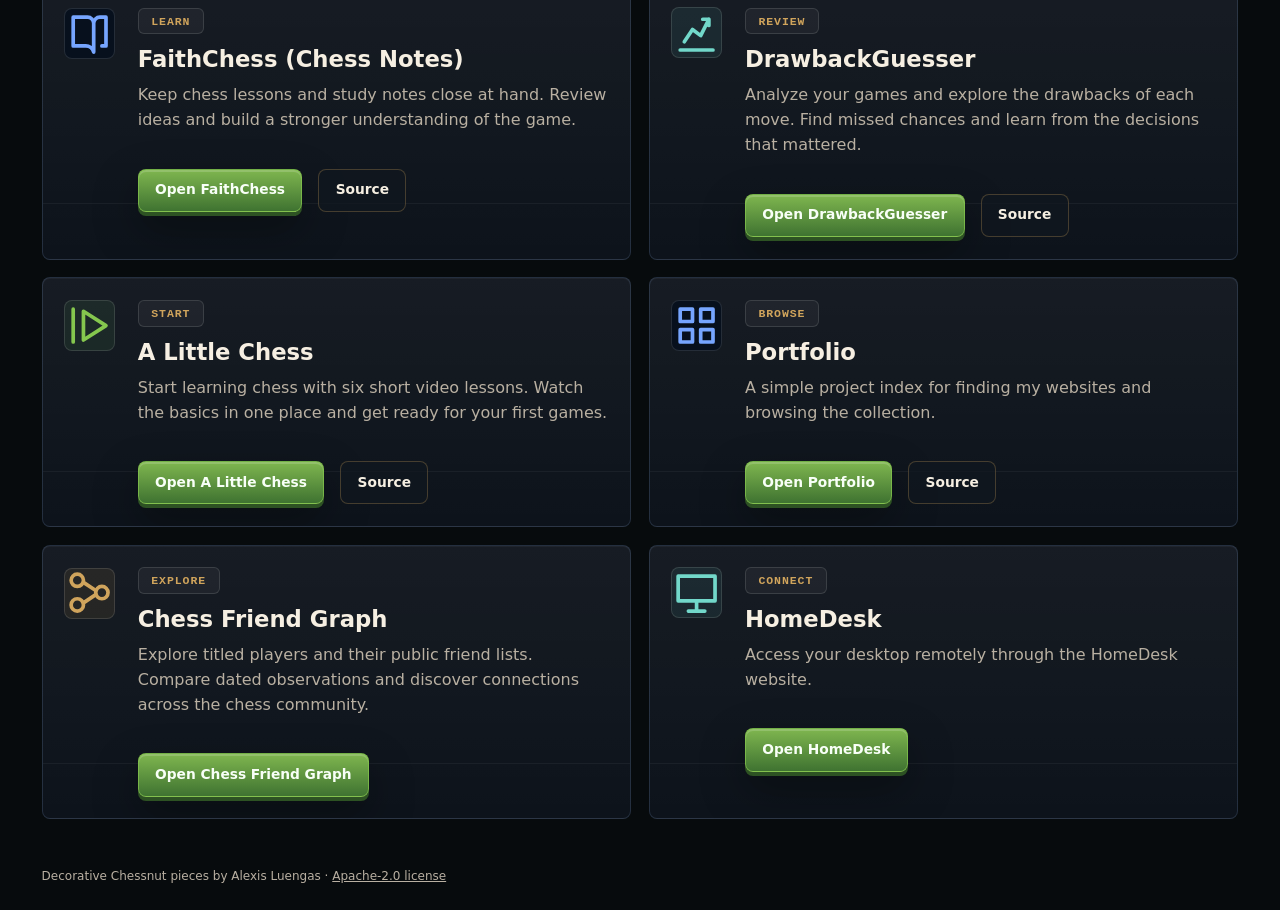
==== commit 2e70ba0f: "Serve Home at the short address with all project sites" ====
--- a/index.html
+++ b/index.html
@@ -11,22 +11,22 @@
     <meta name="theme-color" content="#070b0d">
     <meta
       name="description"
-      content="Open tetizz chess projects for bot games, repertoire training, verified player connections, and Scottish Progressive Chess."
+      content="Explore tetizz projects for chess practice, game analysis, player connections, beginner lessons, and remote desktop access."
     >
-    <title>tetizz chess lab</title>
-    <meta property="og:title" content="tetizz chess lab">
+    <title>Home | tetizz</title>
+    <meta property="og:title" content="Home | tetizz">
     <meta
       property="og:description"
-      content="Four focused chess projects for playing, studying, tracing, and exploring."
+      content="All ten tetizz websites, together in one place."
     >
     <meta property="og:type" content="website">
-    <meta property="og:url" content="https://tetizz.github.io/Home/">
+    <meta property="og:url" content="https://s.tetizz.workers.dev/">
     <meta name="twitter:card" content="summary">
     <meta
       name="twitter:description"
-      content="Four focused chess projects for playing, studying, tracing, and exploring."
+      content="All ten tetizz websites, together in one place."
     >
-    <link rel="canonical" href="https://tetizz.github.io/Home/">
+    <link rel="canonical" href="https://s.tetizz.workers.dev/">
     <link rel="icon" href="favicon.svg" type="image/svg+xml">
     <link rel="stylesheet" href="styles.css?v=original-home-20260905">
   </head>
@@ -88,7 +88,7 @@
             <path d="M9.55 15.9h4.35M8.35 18.15h7.3"></path>
           </svg>
         </span>
-        <span><strong>tetizz</strong> chess projects</span>
+        <span><strong>tetizz</strong> projects</span>
       </a>
       <nav class="nav-links" aria-label="Main navigation">
         <a href="#projects">Projects</a>
@@ -100,13 +100,12 @@
       <section class="hero" aria-labelledby="hero-title">
         <div class="hero-copy">
           <h1 id="hero-title">
-            <span>My chess</span>
+            <span>My</span>
             <span>projects.</span>
           </h1>
           <p>
-            These are my chess projects. I keep Play Bots, Bookup, Chess
-            Connections, and Scottish Progressive here so they are easy to
-            find and use.
+            My chess tools, lessons, and other projects, together in one place.
+            Pick a site below to start playing, studying, or exploring.
           </p>
           <div class="hero-actions">
             <a class="button secondary" href="https://github.com/tetizz/Home" target="_blank" rel="noreferrer">
@@ -124,7 +123,7 @@
       <section class="projects-section" id="projects" tabindex="-1" aria-labelledby="projects-title">
         <div class="section-heading">
           <h2 id="projects-title">Projects</h2>
-          <p>Each tool has its own job, but they all point at the same goal: make chess practice feel concrete and useful.</p>
+          <p>Ten websites for playing, learning, analyzing, and connecting.</p>
         </div>
 
         <div class="project-grid">
@@ -149,7 +148,7 @@
                 <li>Game review backed by engine checks</li>
               </ul>
               <div class="project-actions">
-                <a class="button small primary" href="https://tetizz.github.io/Play/">Open Play Bots</a>
+                <a class="button small primary" href="https://s.tetizz.workers.dev/play">Open Play Bots</a>
                 <a class="button small secondary" href="https://github.com/tetizz/Play" target="_blank" rel="noreferrer">Source</a>
               </div>
             </div>
@@ -173,7 +172,7 @@
                 <li>Smart Theory exports for cleaner study trees</li>
               </ul>
               <div class="project-actions">
-                <a class="button small primary" href="https://tetizz.github.io/Bookup/">Open Bookup</a>
+                <a class="button small primary" href="https://s.tetizz.workers.dev/bookup">Open Bookup</a>
                 <a class="button small secondary" href="https://github.com/tetizz/Bookup" target="_blank" rel="noreferrer">Source</a>
               </div>
             </div>
@@ -197,10 +196,10 @@
               <ul class="feature-list" role="list">
                 <li>Rapid, blitz, and bullet wins from Chess.com</li>
                 <li>Readable graph and proof ledger views</li>
-                <li>Cloudflare worker cache for heavier searches</li>
+                <li>Search for connections between players</li>
               </ul>
               <div class="project-actions">
-                <a class="button small primary" href="https://tetizz.github.io/Connections/">Open Connections</a>
+                <a class="button small primary" href="https://s.tetizz.workers.dev/connections">Open Connections</a>
                 <a class="button small secondary" href="https://github.com/tetizz/Connections" target="_blank" rel="noreferrer">Source</a>
               </div>
             </div>
@@ -230,8 +229,95 @@
                 <li>Save and reopen analysis positions</li>
               </ul>
               <div class="project-actions">
-                <a class="button small primary" href="https://tetizz.github.io/progressive/">Open Progressive</a>
+                <a class="button small primary" href="https://s.tetizz.workers.dev/progressive">Open Progressive</a>
                 <a class="button small secondary" href="https://github.com/tetizz/progressive" target="_blank" rel="noreferrer">Source</a>
+              </div>
+            </div>
+          </article>
+          <article class="project-card notes-card">
+            <div class="project-icon book" aria-hidden="true">
+              <svg viewBox="0 0 24 24" role="img"><path d="M4 4h7a3 3 0 0 1 3 3v14a4 4 0 0 0-4-3H4ZM20 4h-3a3 3 0 0 0-3 3M20 4v14h-2"></path></svg>
+            </div>
+            <div>
+              <span class="project-token">Learn</span>
+              <h3>FaithChess (Chess Notes)</h3>
+              <p>Keep chess lessons and study notes close at hand. Review ideas and build a stronger understanding of the game.</p>
+              <div class="project-actions">
+                <a class="button small primary" href="https://s.tetizz.workers.dev/notes">Open FaithChess</a>
+                <a class="button small secondary" href="https://github.com/tetizz/chess-notes-" target="_blank" rel="noreferrer">Source</a>
+              </div>
+            </div>
+          </article>
+
+          <article class="project-card drawback-card">
+            <div class="project-icon analysis" aria-hidden="true">
+              <svg viewBox="0 0 24 24" role="img"><path d="M4 20h16M6 16l4-6 4 3 4-8M15 5h3v3"></path></svg>
+            </div>
+            <div>
+              <span class="project-token">Review</span>
+              <h3>DrawbackGuesser</h3>
+              <p>Analyze your games and explore the drawbacks of each move. Find missed chances and learn from the decisions that mattered.</p>
+              <div class="project-actions">
+                <a class="button small primary" href="https://s.tetizz.workers.dev/drawback">Open DrawbackGuesser</a>
+                <a class="button small secondary" href="https://github.com/tetizz/DrawbackGuesser" target="_blank" rel="noreferrer">Source</a>
+              </div>
+            </div>
+          </article>
+
+          <article class="project-card starter-card">
+            <div class="project-icon bot" aria-hidden="true">
+              <svg viewBox="0 0 24 24" role="img"><path d="m9 5 11 7-11 7ZM4 4v16"></path></svg>
+            </div>
+            <div>
+              <span class="project-token">Start</span>
+              <h3>A Little Chess</h3>
+              <p>Start learning chess with six short video lessons. Watch the basics in one place and get ready for your first games.</p>
+              <div class="project-actions">
+                <a class="button small primary" href="https://s.tetizz.workers.dev/starter">Open A Little Chess</a>
+                <a class="button small secondary" href="https://github.com/tetizz/chess-starter" target="_blank" rel="noreferrer">Source</a>
+              </div>
+            </div>
+          </article>
+
+          <article class="project-card portfolio-card">
+            <div class="project-icon book" aria-hidden="true">
+              <svg viewBox="0 0 24 24" role="img"><path d="M4 4h6v6H4ZM14 4h6v6h-6ZM4 14h6v6H4ZM14 14h6v6h-6Z"></path></svg>
+            </div>
+            <div>
+              <span class="project-token">Browse</span>
+              <h3>Portfolio</h3>
+              <p>A simple project index for finding my websites and browsing the collection.</p>
+              <div class="project-actions">
+                <a class="button small primary" href="https://s.tetizz.workers.dev/portfolio">Open Portfolio</a>
+                <a class="button small secondary" href="https://github.com/tetizz/tetizz.github.io" target="_blank" rel="noreferrer">Source</a>
+              </div>
+            </div>
+          </article>
+
+          <article class="project-card friends-card">
+            <div class="project-icon graph" aria-hidden="true">
+              <svg viewBox="0 0 24 24" role="img"><circle cx="6" cy="6" r="3"></circle><circle cx="18" cy="12" r="3"></circle><circle cx="6" cy="18" r="3"></circle><path d="m9 7 6 4M9 17l6-4"></path></svg>
+            </div>
+            <div>
+              <span class="project-token">Explore</span>
+              <h3>Chess Friend Graph</h3>
+              <p>Explore titled players and their public friend lists. Compare dated observations and discover connections across the chess community.</p>
+              <div class="project-actions">
+                <a class="button small primary" href="https://s.tetizz.workers.dev/graph">Open Chess Friend Graph</a>
+              </div>
+            </div>
+          </article>
+
+          <article class="project-card desk-card">
+            <div class="project-icon analysis" aria-hidden="true">
+              <svg viewBox="0 0 24 24" role="img"><path d="M3 4h18v12H3ZM8 21h8M12 16v5"></path></svg>
+            </div>
+            <div>
+              <span class="project-token">Connect</span>
+              <h3>HomeDesk</h3>
+              <p>Access your desktop remotely through the HomeDesk website.</p>
+              <div class="project-actions">
+                <a class="button small primary" href="https://s.tetizz.workers.dev/desk">Open HomeDesk</a>
               </div>
             </div>
           </article>
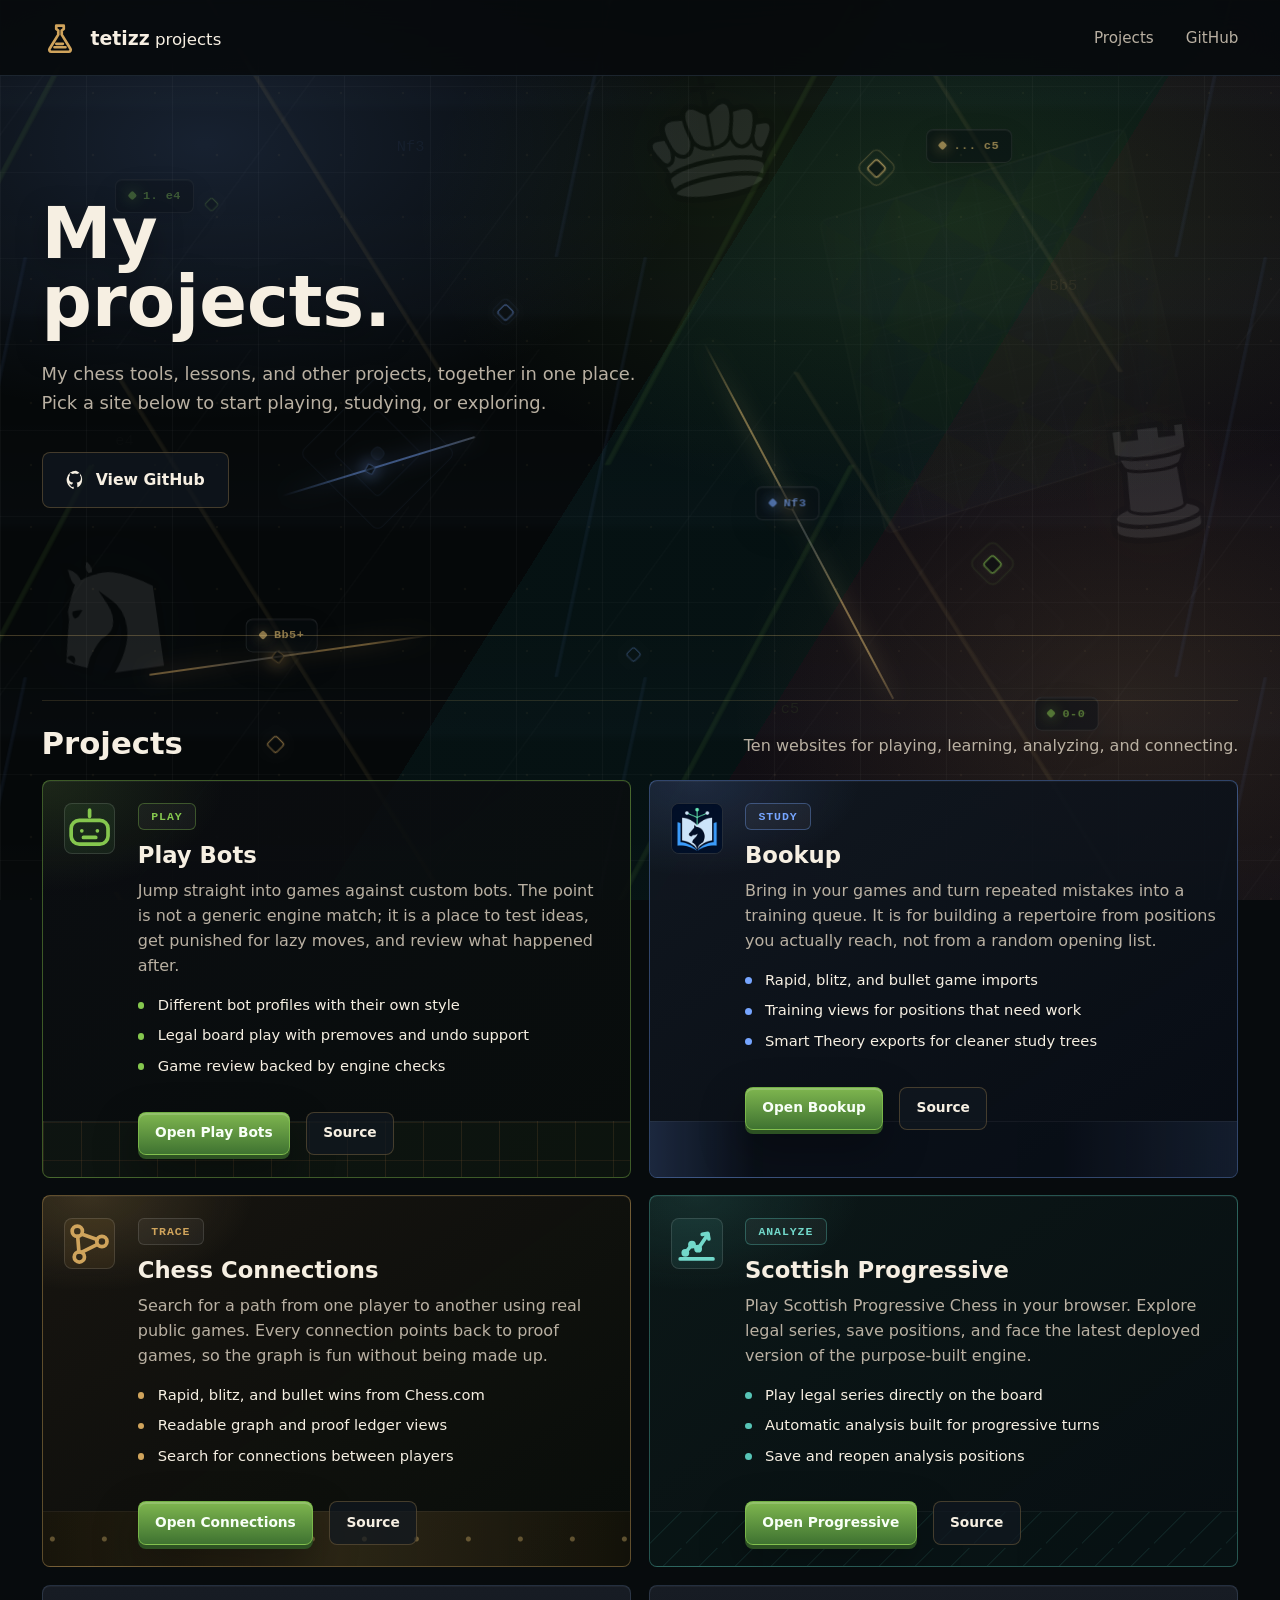
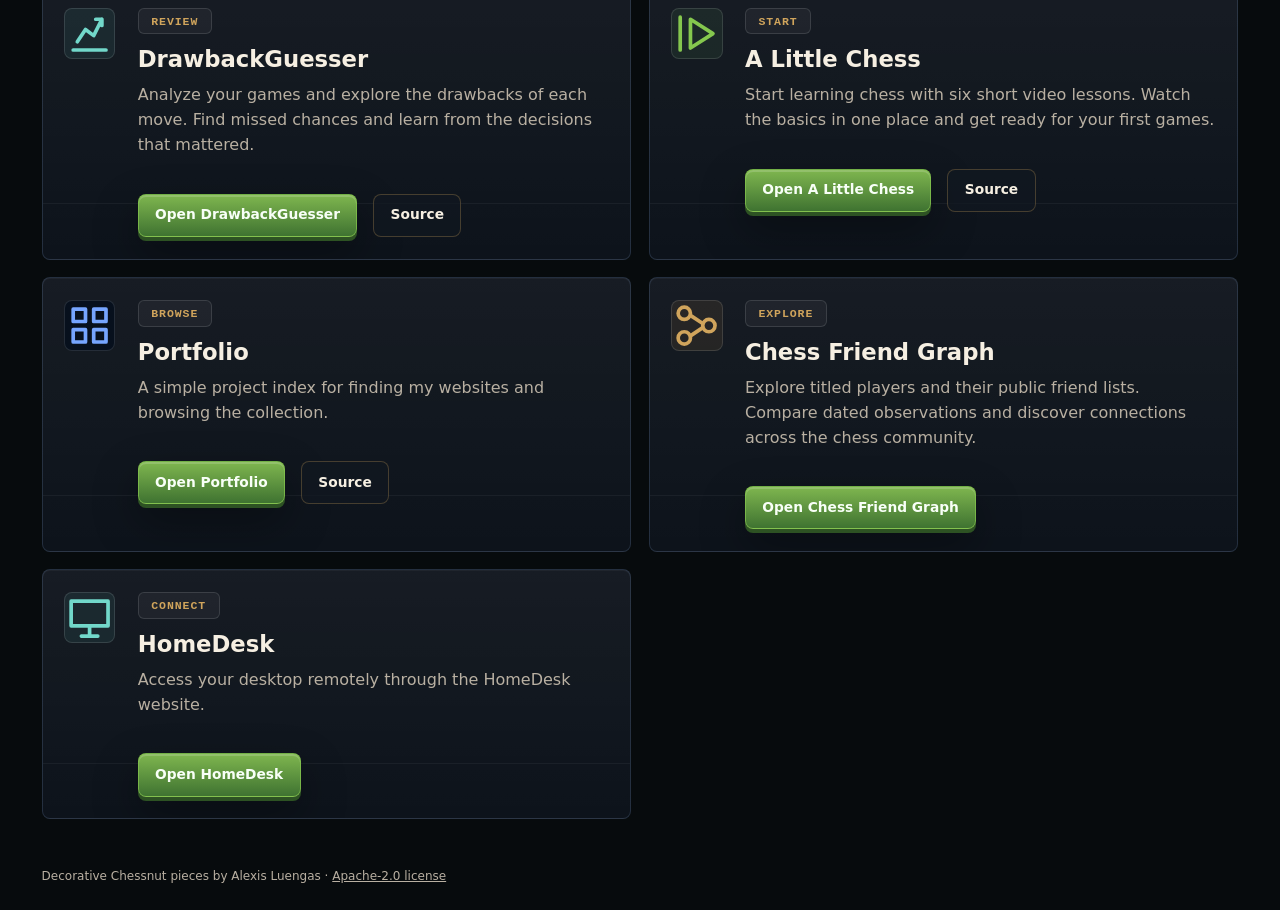
==== commit a3eb3b95: "Remove Chess Notes from the Home page" ====
--- a/index.html
+++ b/index.html
@@ -234,21 +234,6 @@
               </div>
             </div>
           </article>
-          <article class="project-card notes-card">
-            <div class="project-icon book" aria-hidden="true">
-              <svg viewBox="0 0 24 24" role="img"><path d="M4 4h7a3 3 0 0 1 3 3v14a4 4 0 0 0-4-3H4ZM20 4h-3a3 3 0 0 0-3 3M20 4v14h-2"></path></svg>
-            </div>
-            <div>
-              <span class="project-token">Learn</span>
-              <h3>FaithChess (Chess Notes)</h3>
-              <p>Keep chess lessons and study notes close at hand. Review ideas and build a stronger understanding of the game.</p>
-              <div class="project-actions">
-                <a class="button small primary" href="https://s.tetizz.workers.dev/notes">Open FaithChess</a>
-                <a class="button small secondary" href="https://github.com/tetizz/chess-notes-" target="_blank" rel="noreferrer">Source</a>
-              </div>
-            </div>
-          </article>
-
           <article class="project-card drawback-card">
             <div class="project-icon analysis" aria-hidden="true">
               <svg viewBox="0 0 24 24" role="img"><path d="M4 20h16M6 16l4-6 4 3 4-8M15 5h3v3"></path></svg>
--- a/styles.css
+++ b/styles.css
@@ -1501,3 +1501,25 @@
     border-color: CanvasText;
   }
 }
+
+/* Keep the original card entrance, timed to its arrival on the screen. */
+@media (prefers-reduced-motion: no-preference) {
+  @supports (animation-timeline: view()) and (animation-range: entry 0% entry 75%) {
+    .project-card {
+      animation: cardIn 1ms ease both;
+      animation-timeline: view();
+      animation-range: entry 0% entry 75%;
+    }
+
+    .project-card:focus-within {
+      animation: none;
+      opacity: 1;
+      transform: none;
+    }
+  }
+}
+
+.project-card:focus-within {
+  border-color: rgba(139, 171, 224, 0.48);
+  box-shadow: inset 0 1px rgba(255, 255, 255, 0.07), 0 8px 28px rgba(0, 0, 0, 0.16);
+}
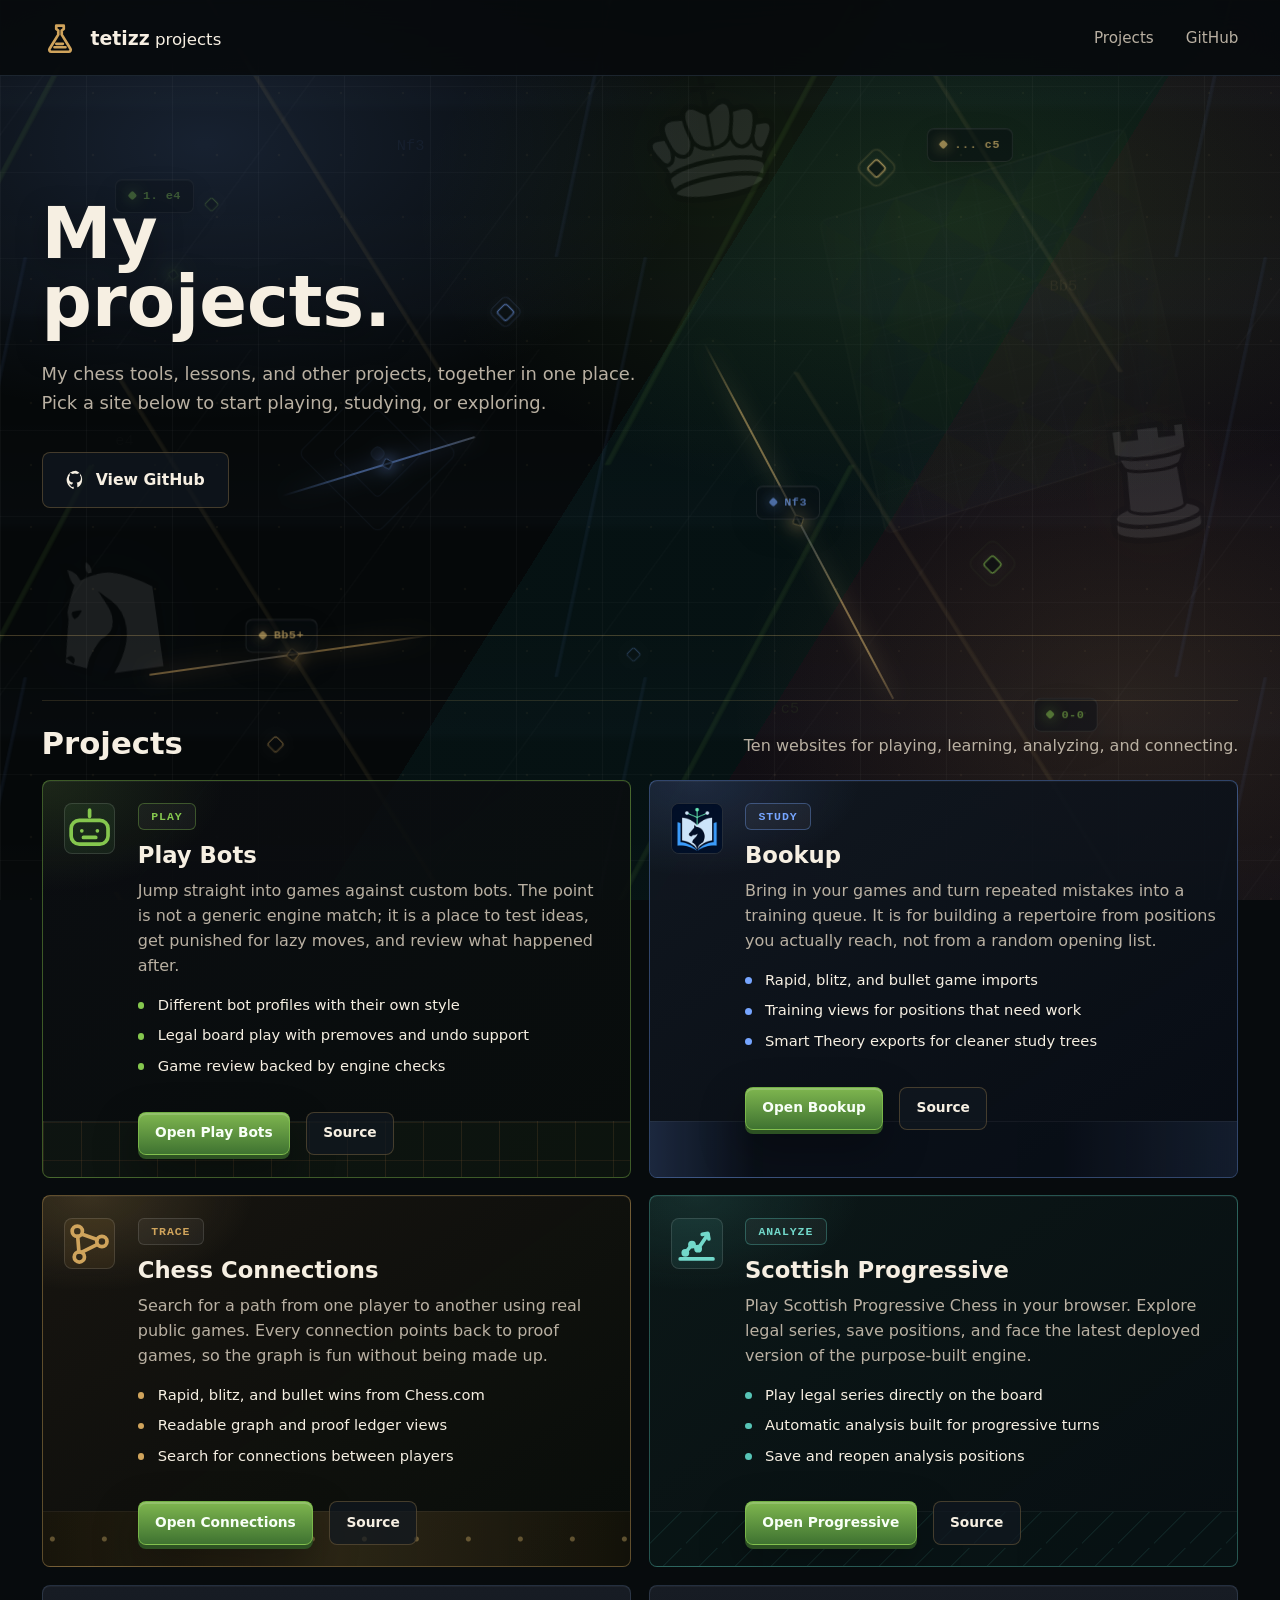
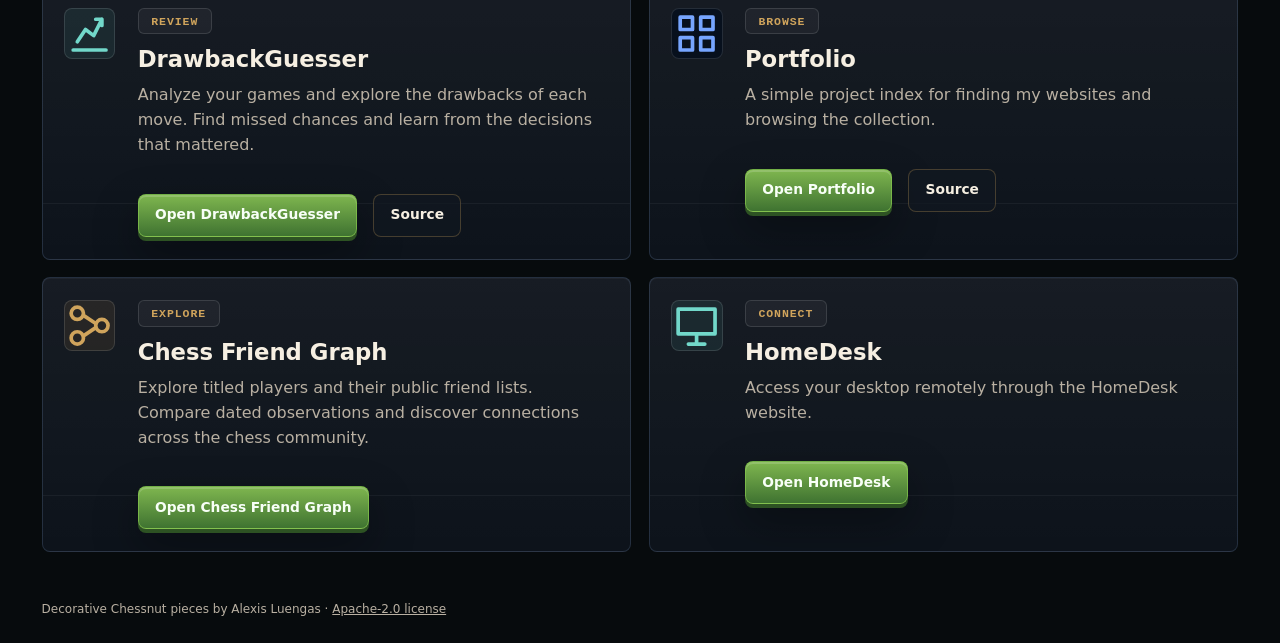
==== commit d0d3351d: "Remove A Little Chess from the Home page" ====
--- a/index.html
+++ b/index.html
@@ -249,21 +249,6 @@
             </div>
           </article>
 
-          <article class="project-card starter-card">
-            <div class="project-icon bot" aria-hidden="true">
-              <svg viewBox="0 0 24 24" role="img"><path d="m9 5 11 7-11 7ZM4 4v16"></path></svg>
-            </div>
-            <div>
-              <span class="project-token">Start</span>
-              <h3>A Little Chess</h3>
-              <p>Start learning chess with six short video lessons. Watch the basics in one place and get ready for your first games.</p>
-              <div class="project-actions">
-                <a class="button small primary" href="https://s.tetizz.workers.dev/starter">Open A Little Chess</a>
-                <a class="button small secondary" href="https://github.com/tetizz/chess-starter" target="_blank" rel="noreferrer">Source</a>
-              </div>
-            </div>
-          </article>
-
           <article class="project-card portfolio-card">
             <div class="project-icon book" aria-hidden="true">
               <svg viewBox="0 0 24 24" role="img"><path d="M4 4h6v6H4ZM14 4h6v6h-6ZM4 14h6v6H4ZM14 14h6v6h-6Z"></path></svg>
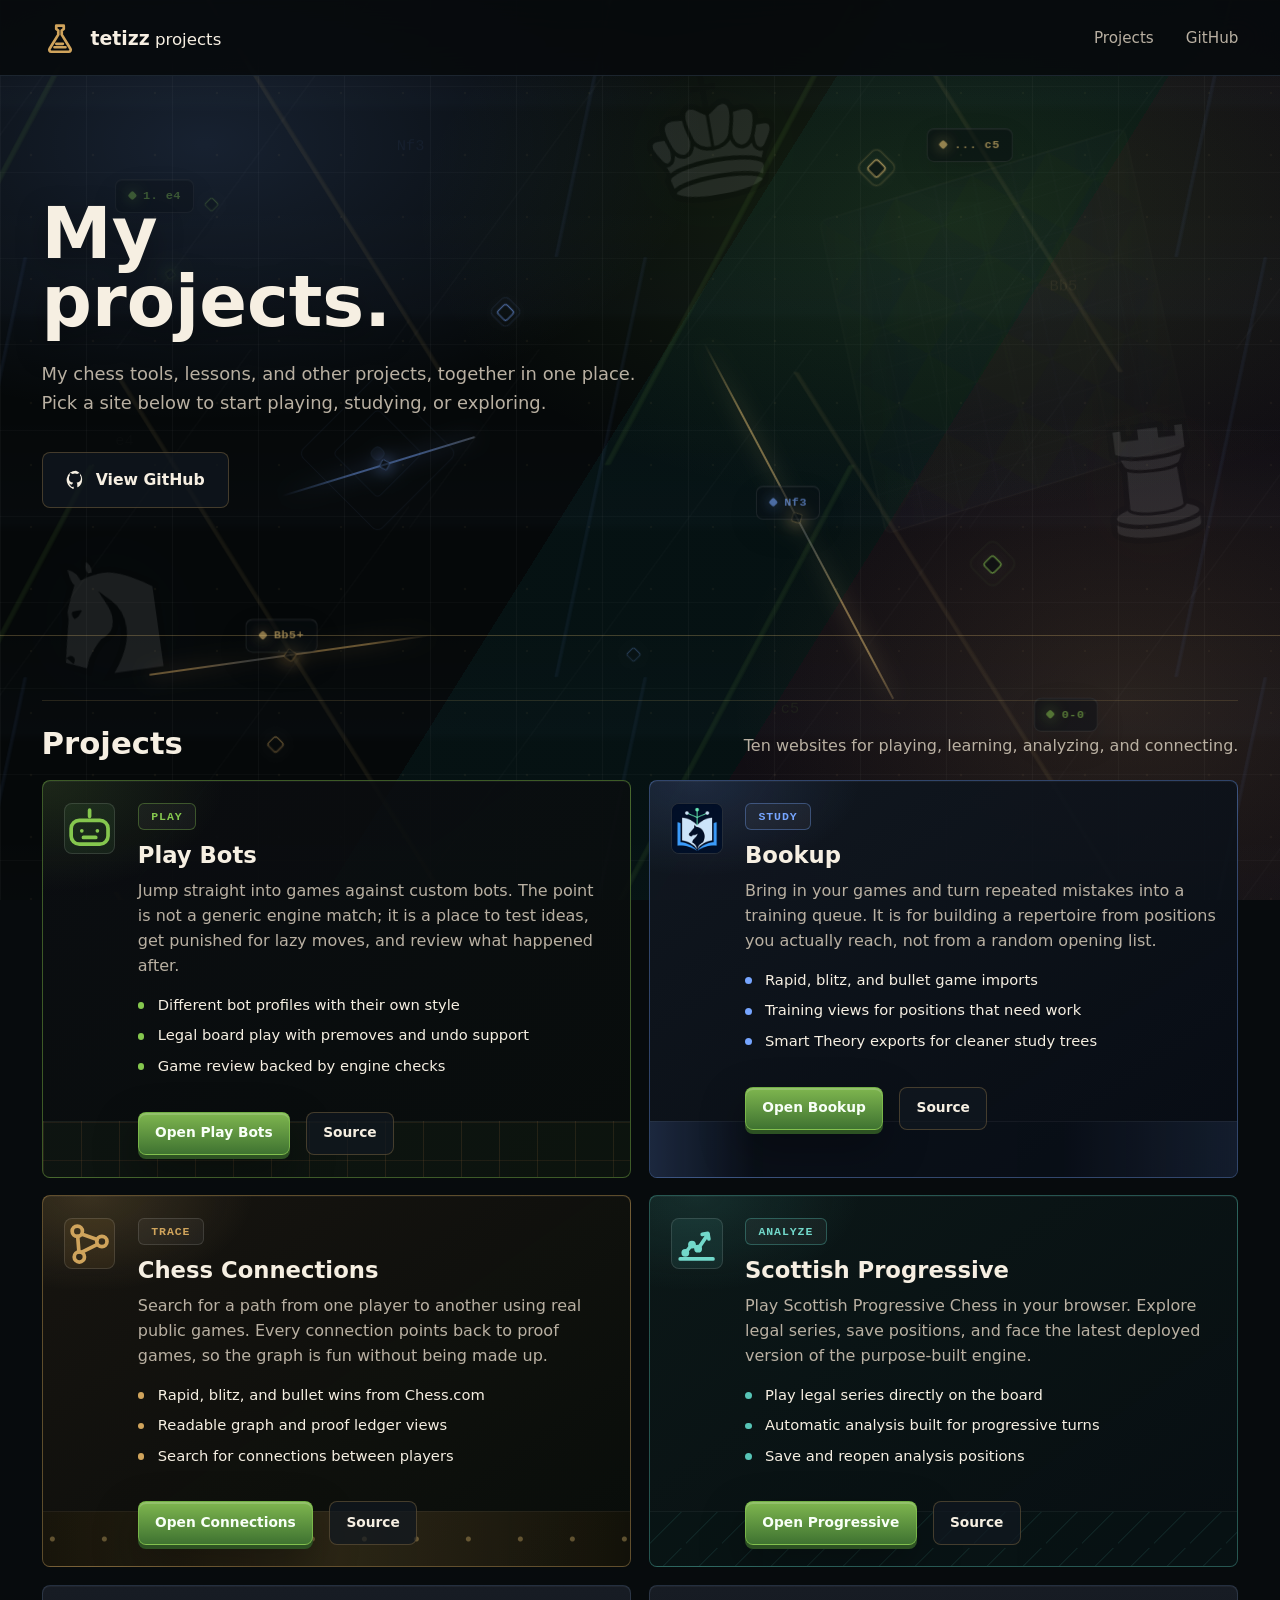
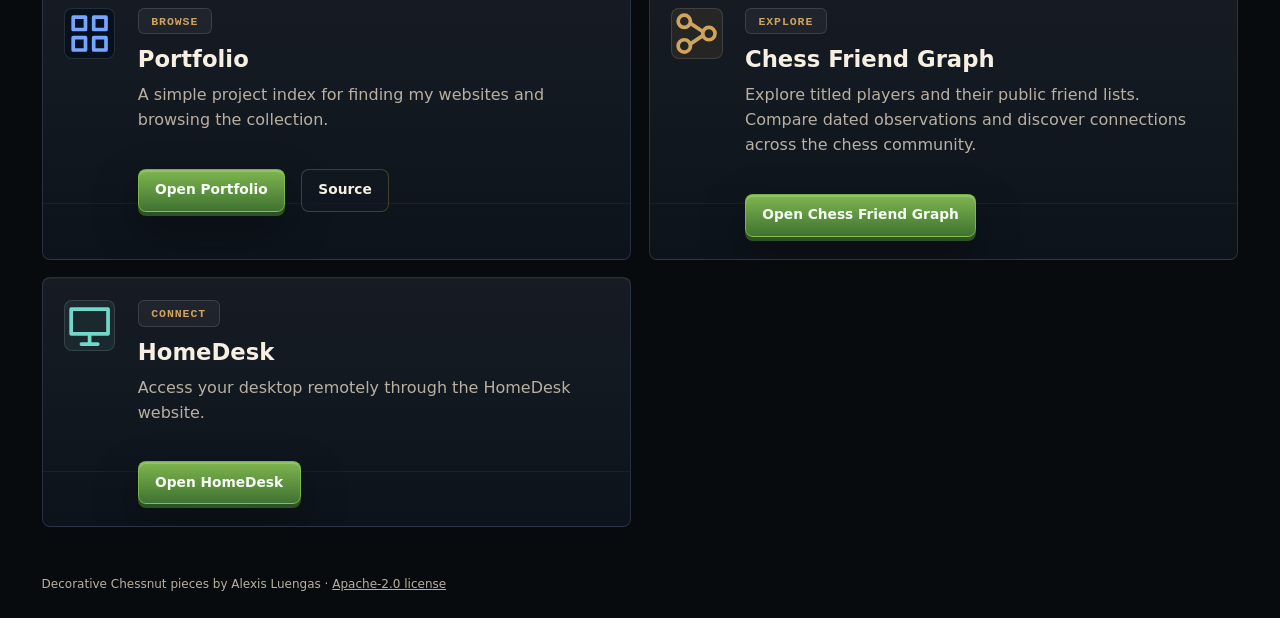
==== commit 30aab9fb: "Remove DrawbackGuesser from the Home page" ====
--- a/index.html
+++ b/index.html
@@ -234,21 +234,6 @@
               </div>
             </div>
           </article>
-          <article class="project-card drawback-card">
-            <div class="project-icon analysis" aria-hidden="true">
-              <svg viewBox="0 0 24 24" role="img"><path d="M4 20h16M6 16l4-6 4 3 4-8M15 5h3v3"></path></svg>
-            </div>
-            <div>
-              <span class="project-token">Review</span>
-              <h3>DrawbackGuesser</h3>
-              <p>Analyze your games and explore the drawbacks of each move. Find missed chances and learn from the decisions that mattered.</p>
-              <div class="project-actions">
-                <a class="button small primary" href="https://s.tetizz.workers.dev/drawback">Open DrawbackGuesser</a>
-                <a class="button small secondary" href="https://github.com/tetizz/DrawbackGuesser" target="_blank" rel="noreferrer">Source</a>
-              </div>
-            </div>
-          </article>
-
           <article class="project-card portfolio-card">
             <div class="project-icon book" aria-hidden="true">
               <svg viewBox="0 0 24 24" role="img"><path d="M4 4h6v6H4ZM14 4h6v6h-6ZM4 14h6v6H4ZM14 14h6v6h-6Z"></path></svg>
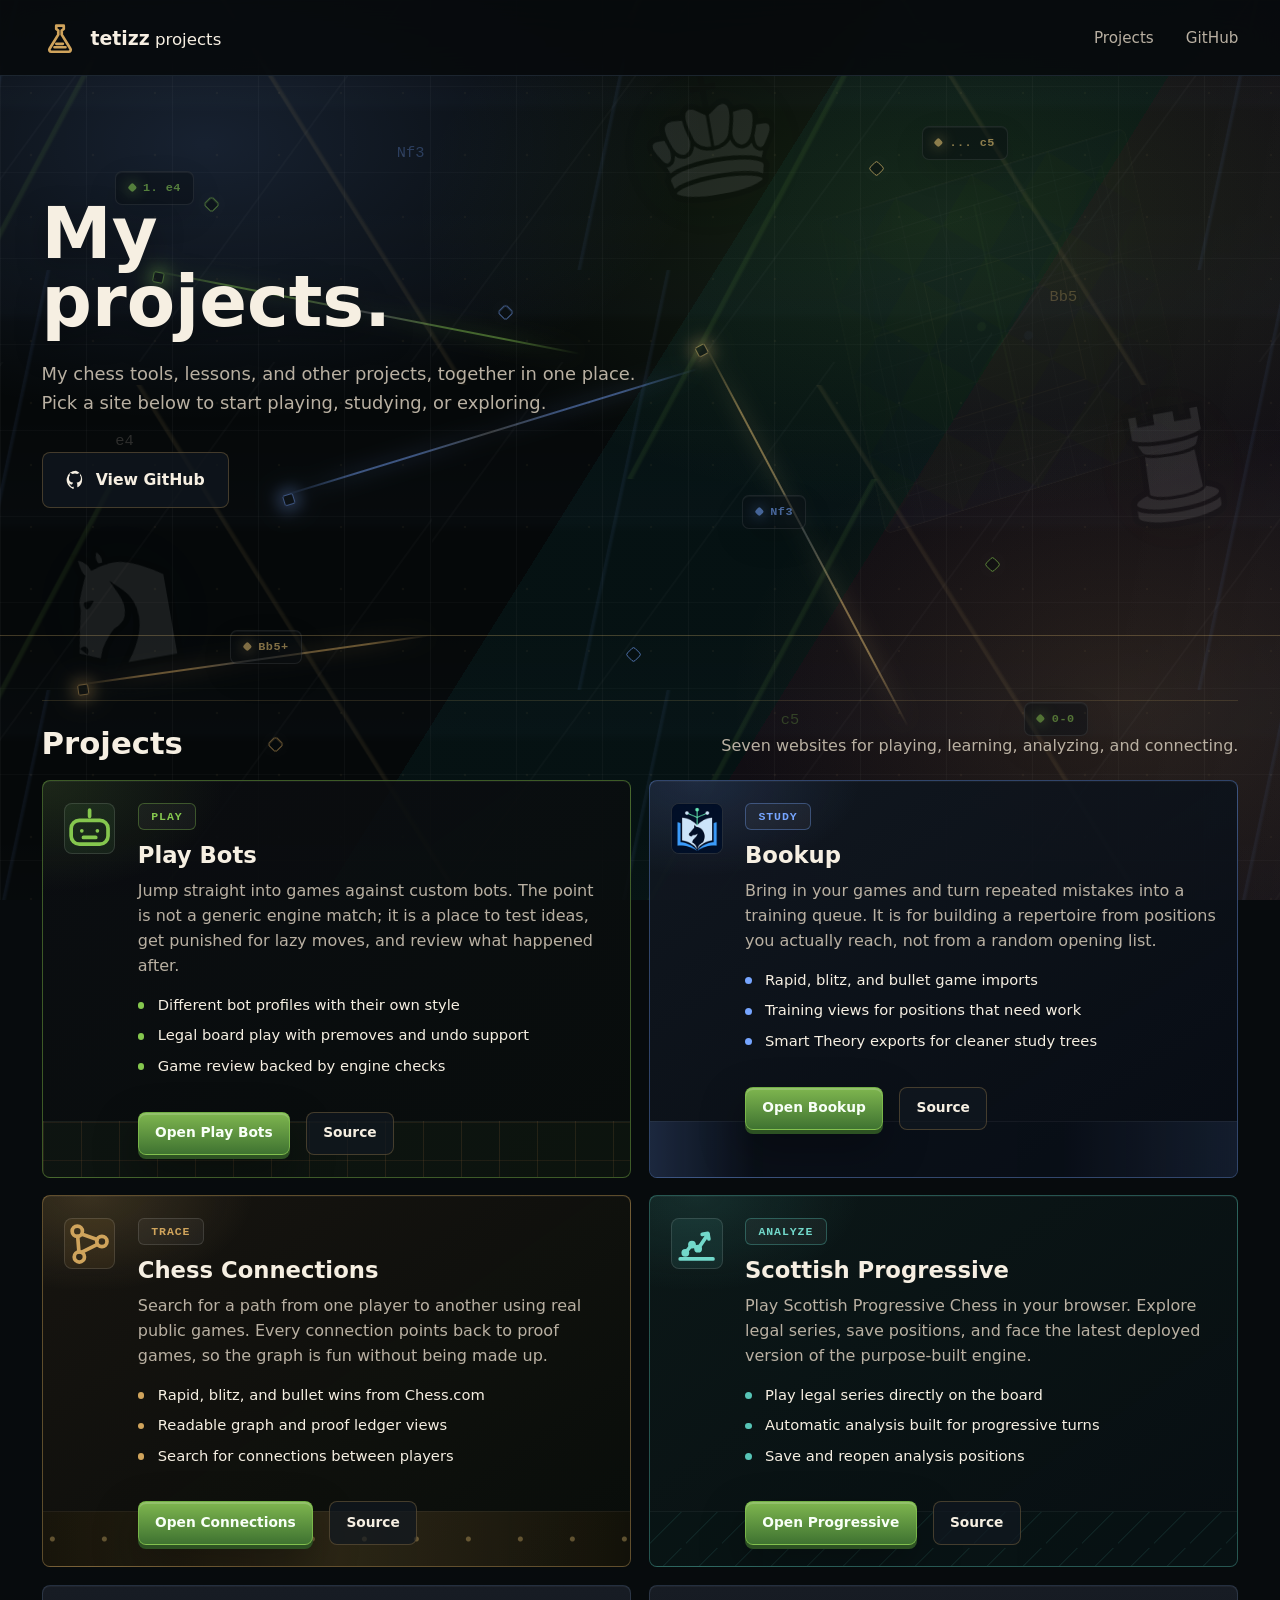
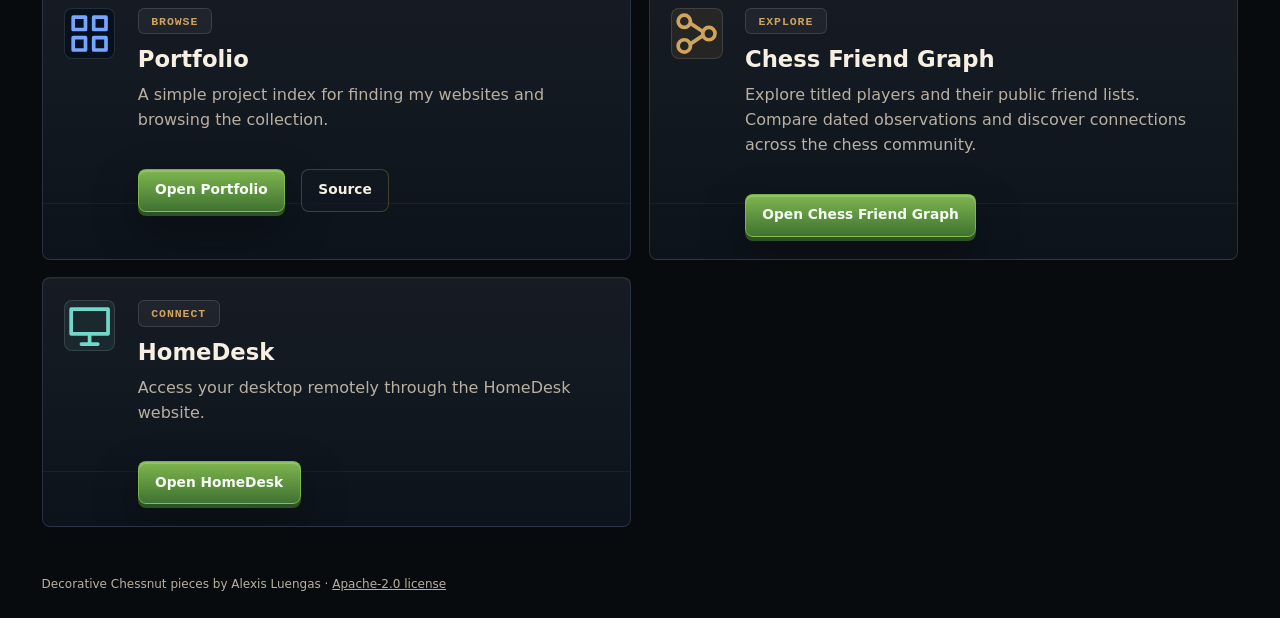
==== commit 81757751: "Match the Home project count and retain private previews" ====
--- a/index.html
+++ b/index.html
@@ -17,14 +17,14 @@
     <meta property="og:title" content="Home | tetizz">
     <meta
       property="og:description"
-      content="All ten tetizz websites, together in one place."
+      content="Seven tetizz websites, together in one place."
     >
     <meta property="og:type" content="website">
     <meta property="og:url" content="https://s.tetizz.workers.dev/">
     <meta name="twitter:card" content="summary">
     <meta
       name="twitter:description"
-      content="All ten tetizz websites, together in one place."
+      content="Seven tetizz websites, together in one place."
     >
     <link rel="canonical" href="https://s.tetizz.workers.dev/">
     <link rel="icon" href="favicon.svg" type="image/svg+xml">
@@ -123,7 +123,7 @@
       <section class="projects-section" id="projects" tabindex="-1" aria-labelledby="projects-title">
         <div class="section-heading">
           <h2 id="projects-title">Projects</h2>
-          <p>Ten websites for playing, learning, analyzing, and connecting.</p>
+          <p>Seven websites for playing, learning, analyzing, and connecting.</p>
         </div>
 
         <div class="project-grid">
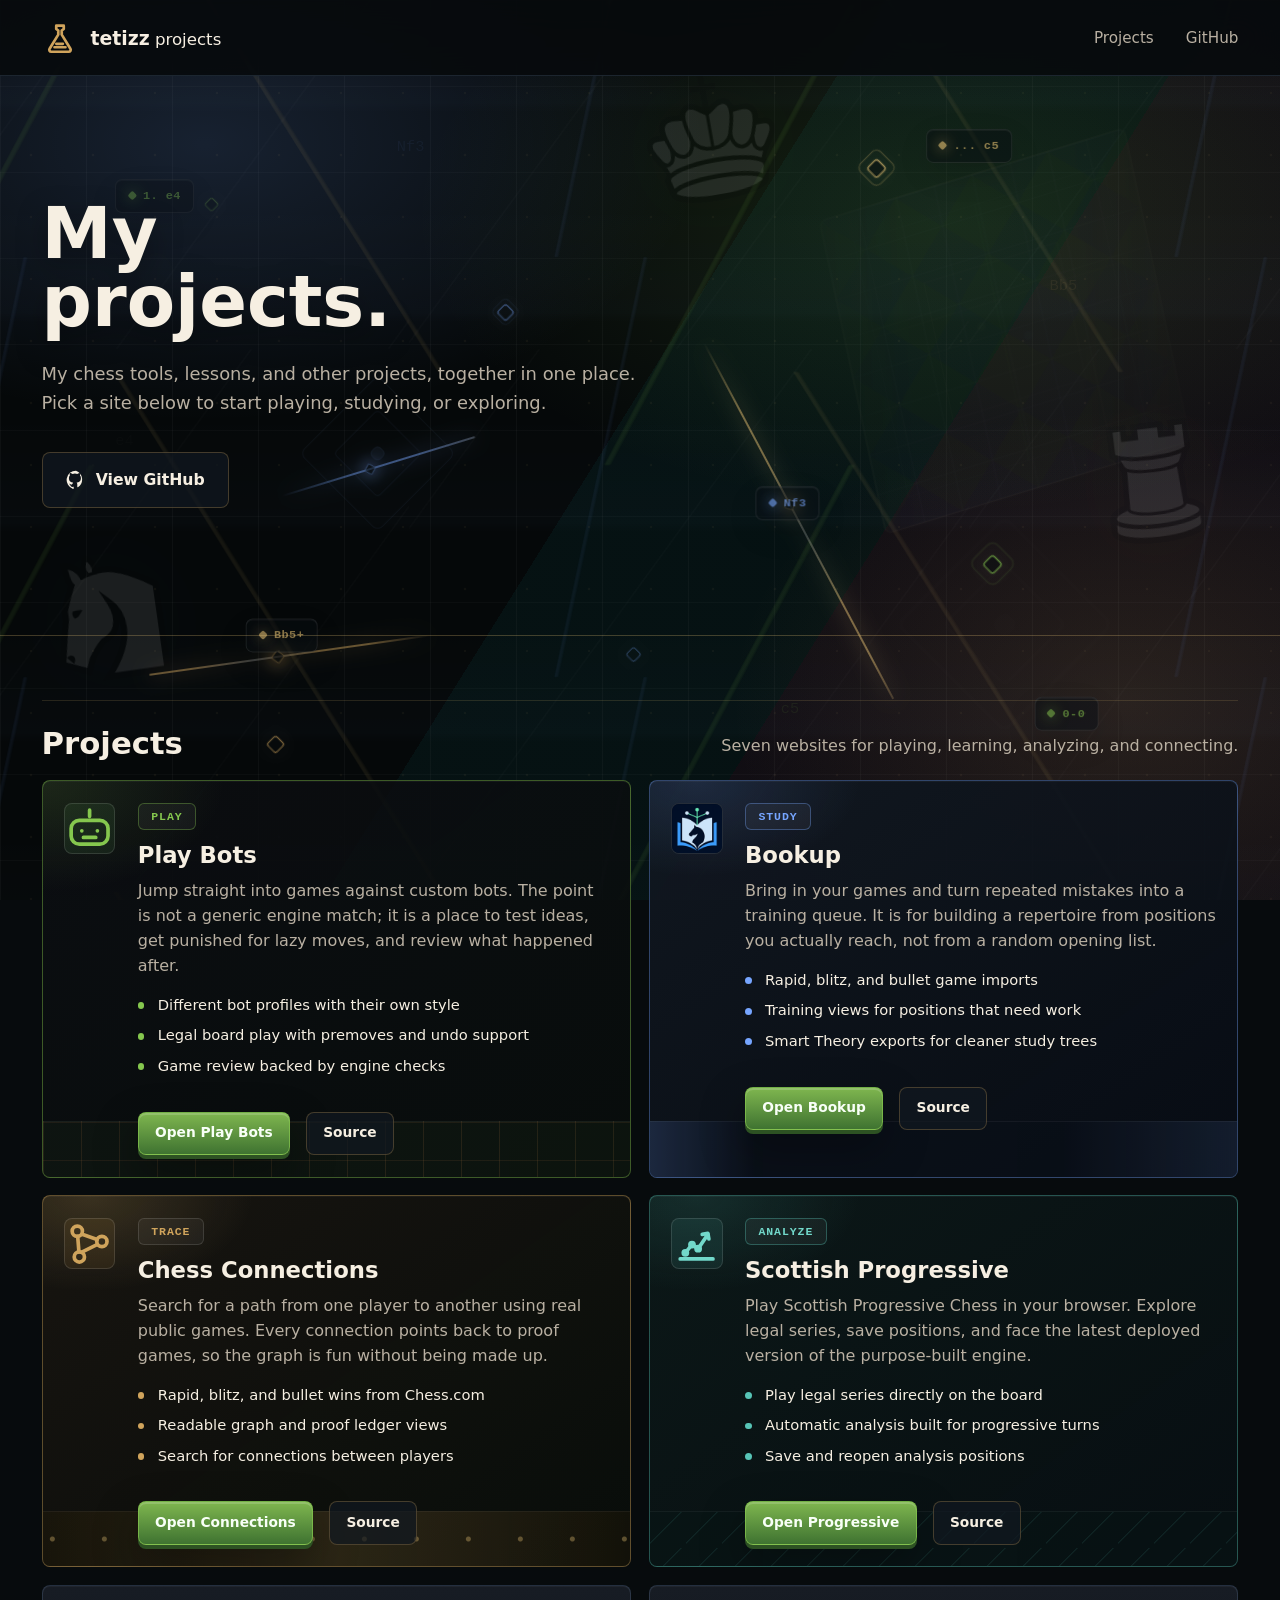
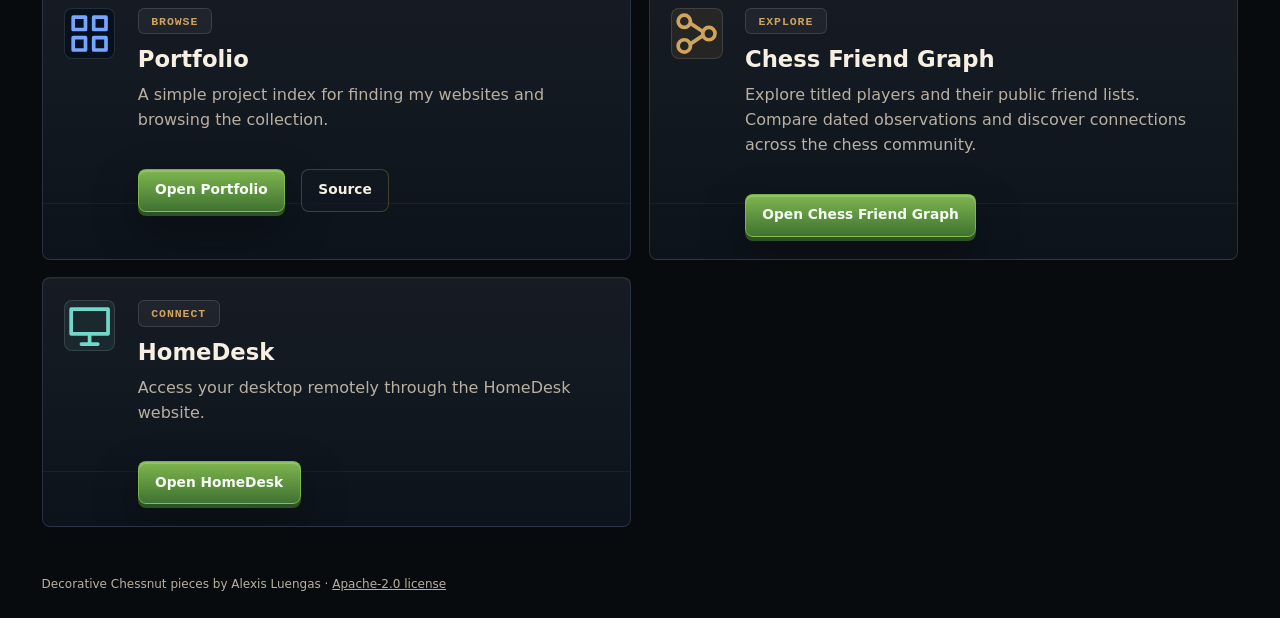
==== commit ce7d4a64: "Move Home and project links to Cloudflare Pages" ====
--- a/index.html
+++ b/index.html
@@ -20,13 +20,13 @@
       content="Seven tetizz websites, together in one place."
     >
     <meta property="og:type" content="website">
-    <meta property="og:url" content="https://s.tetizz.workers.dev/">
+    <meta property="og:url" content="https://tetizz-home.pages.dev/">
     <meta name="twitter:card" content="summary">
     <meta
       name="twitter:description"
       content="Seven tetizz websites, together in one place."
     >
-    <link rel="canonical" href="https://s.tetizz.workers.dev/">
+    <link rel="canonical" href="https://tetizz-home.pages.dev/">
     <link rel="icon" href="favicon.svg" type="image/svg+xml">
     <link rel="stylesheet" href="styles.css?v=original-home-20260905">
   </head>
@@ -148,7 +148,7 @@
                 <li>Game review backed by engine checks</li>
               </ul>
               <div class="project-actions">
-                <a class="button small primary" href="https://s.tetizz.workers.dev/play">Open Play Bots</a>
+                <a class="button small primary" href="https://tetizz-home.pages.dev/play">Open Play Bots</a>
                 <a class="button small secondary" href="https://github.com/tetizz/Play" target="_blank" rel="noreferrer">Source</a>
               </div>
             </div>
@@ -172,7 +172,7 @@
                 <li>Smart Theory exports for cleaner study trees</li>
               </ul>
               <div class="project-actions">
-                <a class="button small primary" href="https://s.tetizz.workers.dev/bookup">Open Bookup</a>
+                <a class="button small primary" href="https://tetizz-home.pages.dev/bookup">Open Bookup</a>
                 <a class="button small secondary" href="https://github.com/tetizz/Bookup" target="_blank" rel="noreferrer">Source</a>
               </div>
             </div>
@@ -199,7 +199,7 @@
                 <li>Search for connections between players</li>
               </ul>
               <div class="project-actions">
-                <a class="button small primary" href="https://s.tetizz.workers.dev/connections">Open Connections</a>
+                <a class="button small primary" href="https://tetizz-home.pages.dev/connections">Open Connections</a>
                 <a class="button small secondary" href="https://github.com/tetizz/Connections" target="_blank" rel="noreferrer">Source</a>
               </div>
             </div>
@@ -229,7 +229,7 @@
                 <li>Save and reopen analysis positions</li>
               </ul>
               <div class="project-actions">
-                <a class="button small primary" href="https://s.tetizz.workers.dev/progressive">Open Progressive</a>
+                <a class="button small primary" href="https://tetizz-home.pages.dev/progressive">Open Progressive</a>
                 <a class="button small secondary" href="https://github.com/tetizz/progressive" target="_blank" rel="noreferrer">Source</a>
               </div>
             </div>
@@ -243,7 +243,7 @@
               <h3>Portfolio</h3>
               <p>A simple project index for finding my websites and browsing the collection.</p>
               <div class="project-actions">
-                <a class="button small primary" href="https://s.tetizz.workers.dev/portfolio">Open Portfolio</a>
+                <a class="button small primary" href="https://tetizz-home.pages.dev/portfolio">Open Portfolio</a>
                 <a class="button small secondary" href="https://github.com/tetizz/tetizz.github.io" target="_blank" rel="noreferrer">Source</a>
               </div>
             </div>
@@ -258,7 +258,7 @@
               <h3>Chess Friend Graph</h3>
               <p>Explore titled players and their public friend lists. Compare dated observations and discover connections across the chess community.</p>
               <div class="project-actions">
-                <a class="button small primary" href="https://s.tetizz.workers.dev/graph">Open Chess Friend Graph</a>
+                <a class="button small primary" href="https://tetizz-home.pages.dev/graph">Open Chess Friend Graph</a>
               </div>
             </div>
           </article>
@@ -272,7 +272,7 @@
               <h3>HomeDesk</h3>
               <p>Access your desktop remotely through the HomeDesk website.</p>
               <div class="project-actions">
-                <a class="button small primary" href="https://s.tetizz.workers.dev/desk">Open HomeDesk</a>
+                <a class="button small primary" href="https://tetizz-home.pages.dev/desk">Open HomeDesk</a>
               </div>
             </div>
           </article>
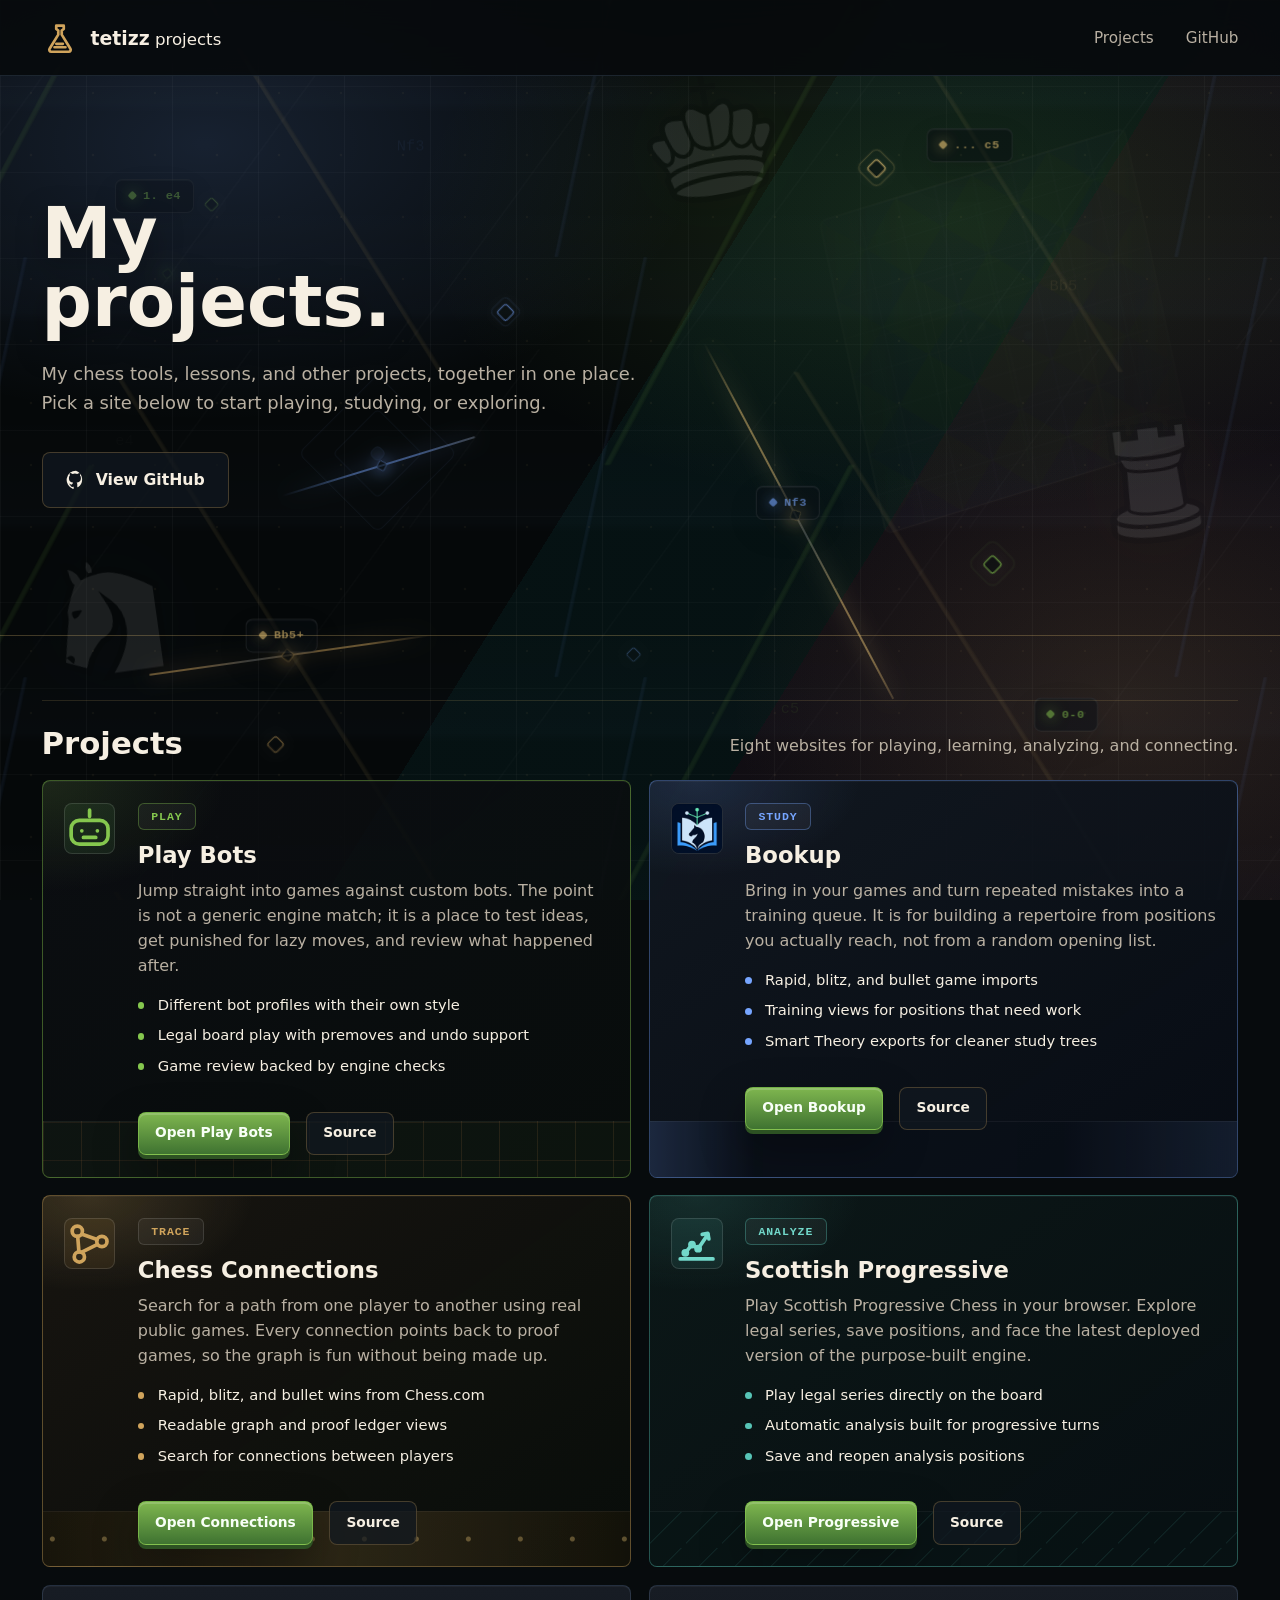
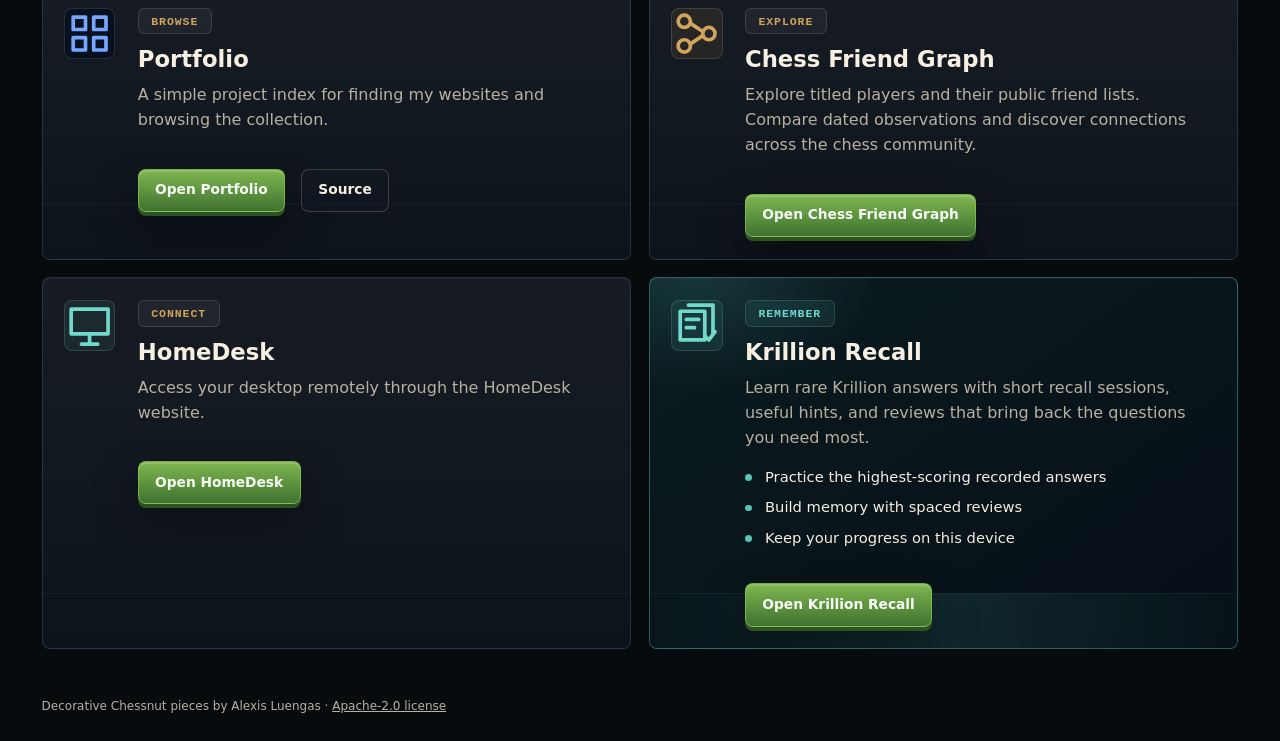
==== commit 0cef89ec: "Add Krillion Recall practice game to Home" ====
--- a/index.html
+++ b/index.html
@@ -17,14 +17,14 @@
     <meta property="og:title" content="Home | tetizz">
     <meta
       property="og:description"
-      content="Seven tetizz websites, together in one place."
+      content="Eight tetizz websites, together in one place."
     >
     <meta property="og:type" content="website">
     <meta property="og:url" content="https://tetizz-home.pages.dev/">
     <meta name="twitter:card" content="summary">
     <meta
       name="twitter:description"
-      content="Seven tetizz websites, together in one place."
+      content="Eight tetizz websites, together in one place."
     >
     <link rel="canonical" href="https://tetizz-home.pages.dev/">
     <link rel="icon" href="favicon.svg" type="image/svg+xml">
@@ -123,7 +123,7 @@
       <section class="projects-section" id="projects" tabindex="-1" aria-labelledby="projects-title">
         <div class="section-heading">
           <h2 id="projects-title">Projects</h2>
-          <p>Seven websites for playing, learning, analyzing, and connecting.</p>
+          <p>Eight websites for playing, learning, analyzing, and connecting.</p>
         </div>
 
         <div class="project-grid">
@@ -276,6 +276,24 @@
               </div>
             </div>
           </article>
+          <article class="project-card krillion-card">
+            <div class="project-icon recall" aria-hidden="true">
+              <svg viewBox="0 0 24 24" role="img"><path d="M4 5h12v14H4ZM8 2h12v14M7 9h6M7 13h4"></path><path d="m16 17 2 2 3-4"></path></svg>
+            </div>
+            <div>
+              <span class="project-token">Remember</span>
+              <h3>Krillion Recall</h3>
+              <p>Learn rare Krillion answers with short recall sessions, useful hints, and reviews that bring back the questions you need most.</p>
+              <ul class="feature-list" role="list">
+                <li>Practice the highest-scoring recorded answers</li>
+                <li>Build memory with spaced reviews</li>
+                <li>Keep your progress on this device</li>
+              </ul>
+              <div class="project-actions">
+                <a class="button small primary" href="https://tetizz-home.pages.dev/krillion/">Open Krillion Recall</a>
+              </div>
+            </div>
+          </article>
         </div>
       </section>
     </main>
--- a/styles.css
+++ b/styles.css
@@ -961,6 +961,25 @@
   background: rgba(87, 196, 182, 0.09);
 }
 
+.krillion-card {
+  border-color: rgba(87, 196, 182, 0.42);
+  background: radial-gradient(260px 160px at 8% 0%, rgba(87, 196, 182, 0.16), transparent 70%), linear-gradient(145deg, rgba(10, 29, 34, 0.94), rgba(8, 15, 24, 0.92));
+}
+
+.krillion-card::after {
+  background: linear-gradient(90deg, transparent, rgba(87, 196, 182, 0.14), transparent), rgba(8, 25, 30, 0.5);
+}
+
+.project-icon.recall,
+.krillion-card .project-token {
+  color: #72d8ca;
+  background: rgba(87, 196, 182, 0.09);
+}
+
+.krillion-card .feature-list li::before {
+  background: #57c4b6;
+}
+
 .project-token {
   display: inline-flex;
   align-items: center;
